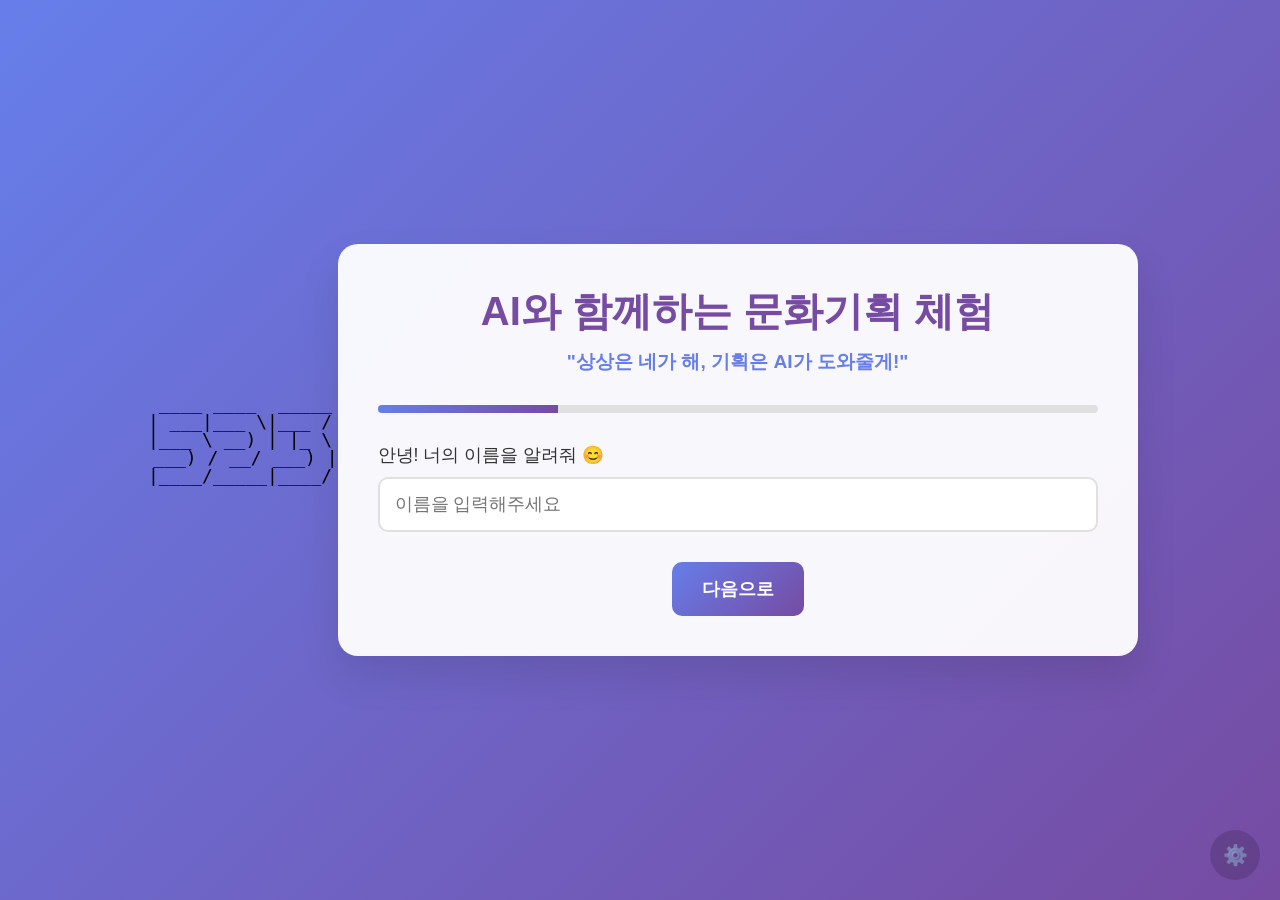
==== index.html @ 36df202c "Add cleaned index.html with ASCII art" ====
<!DOCTYPE html>
<html lang="ko">
<head>
<meta charset="UTF-8">
<meta name="viewport" content="width=device-width, initial-scale=1.0">
<title>AI와 함께하는 문화기획 체험</title>
<style>
*{margin:0;padding:0;box-sizing:border-box}
body{font-family:'Noto Sans KR',sans-serif;background:linear-gradient(135deg,#667eea 0%,#764ba2 100%);min-height:100vh;display:flex;justify-content:center;align-items:center;padding:20px}
.container{background:rgba(255,255,255,.95);border-radius:20px;box-shadow:0 20px 40px rgba(0,0,0,.1);padding:40px;max-width:800px;width:100%;animation:fadeIn .5s ease-out}
.logo{text-align:center;margin-bottom:20px}
.logo pre{font-family:monospace;font-size:18px;line-height:1}
@keyframes fadeIn{from{opacity:0;transform:translateY(20px)}to{opacity:1;transform:translateY(0)}}
.header{text-align:center;margin-bottom:30px}
.header h1{color:#764ba2;margin-bottom:10px;font-size:2.5em}
.header p{color:#667eea;font-size:1.2em;font-weight:bold}
.progress-bar{width:100%;height:8px;background:#e0e0e0;border-radius:4px;margin-bottom:30px;overflow:hidden}
.progress-fill{height:100%;background:linear-gradient(90deg,#667eea 0%,#764ba2 100%);width:25%;transition:width .3s ease}
.step-container{display:none;animation:slideIn .3s ease-out}
.step-container.active{display:block}
@keyframes slideIn{from{opacity:0;transform:translateX(20px)}to{opacity:1;transform:translateX(0)}}
.input-group{margin-bottom:20px}
.input-group label{display:block;color:#333;font-size:1.1em;margin-bottom:10px;font-weight:500}
.input-group input[type=text]{width:100%;padding:15px;border:2px solid #e0e0e0;border-radius:10px;font-size:1.1em;transition:border-color .3s}
.input-group input[type=text]:focus{outline:none;border-color:#667eea}
.theme-cards{display:grid;grid-template-columns:repeat(auto-fit,minmax(200px,1fr));gap:20px;margin-bottom:20px}
.theme-card{background:#f5f5f5;border:3px solid transparent;border-radius:15px;padding:30px;text-align:center;cursor:pointer;transition:all .3s}
.theme-card:hover{transform:translateY(-5px);box-shadow:0 10px 20px rgba(0,0,0,.1)}
.theme-card.selected{background:linear-gradient(135deg,#667eea 0%,#764ba2 100%);color:#fff;transform:scale(1.05)}
.theme-card h3{font-size:1.3em;margin-bottom:10px}
.theme-card p{font-size:.9em;opacity:.8}
.option-grid{display:grid;grid-template-columns:repeat(auto-fill,minmax(140px,1fr));gap:10px;margin-bottom:20px}
.option-item{background:#f0f0f0;border:2px solid transparent;border-radius:10px;padding:12px;text-align:center;cursor:pointer;transition:all .2s;font-size:.95em}
.option-item:hover{transform:translateY(-2px);box-shadow:0 5px 10px rgba(0,0,0,.1)}
.option-item.selected{background:#667eea;color:#fff;border-color:#764ba2}
.budget-slider{width:100%;margin:20px 0}
.budget-display{text-align:center;font-size:1.5em;color:#764ba2;font-weight:bold;margin-bottom:10px}
input[type=range]{width:100%;height:8px;background:#e0e0e0;border-radius:4px;outline:none;-webkit-appearance:none}
input[type=range]::-webkit-slider-thumb{-webkit-appearance:none;width:24px;height:24px;background:#764ba2;border-radius:50%;cursor:pointer}
input[type=range]::-moz-range-thumb{width:24px;height:24px;background:#764ba2;border-radius:50%;cursor:pointer;border:none}
.button-group{display:flex;gap:10px;justify-content:center;margin-top:30px}
.btn{padding:15px 30px;border:none;border-radius:10px;font-size:1.1em;font-weight:bold;cursor:pointer;transition:all .3s}
.btn-primary{background:linear-gradient(135deg,#667eea 0%,#764ba2 100%);color:#fff}
.btn-primary:hover{transform:translateY(-2px);box-shadow:0 10px 20px rgba(102,126,234,.3)}
.btn-secondary{background:#e0e0e0;color:#333}
.btn-secondary:hover{background:#d0d0d0}
.result-box{background:#f9f9f9;border-radius:15px;padding:30px;margin-bottom:20px;border:2px solid #e0e0e0;white-space:pre-wrap;line-height:1.8;font-size:1.05em}
.copy-button{background:#4CAF50;color:#fff;padding:12px 25px;border:none;border-radius:8px;cursor:pointer;font-size:1em;transition:all .3s}
.copy-button:hover{background:#45a049}
.copy-button.copied{background:#2196F3}
.admin-button{position:fixed;bottom:20px;right:20px;width:50px;height:50px;background:rgba(0,0,0,.3);color:#fff;border:none;border-radius:50%;cursor:pointer;font-size:20px;transition:all .3s;opacity:.5}
.admin-button:hover{opacity:1;background:rgba(0,0,0,.5)}
.modal{display:none;position:fixed;top:0;left:0;width:100%;height:100%;background:rgba(0,0,0,.5);z-index:1000;justify-content:center;align-items:center}
.modal.active{display:flex}
.modal-content{background:#fff;border-radius:20px;padding:40px;max-width:500px;width:90%;animation:modalIn .3s ease-out}
@keyframes modalIn{from{opacity:0;transform:scale(.9)}to{opacity:1;transform:scale(1)}}
.modal-header{display:flex;justify-content:space-between;align-items:center;margin-bottom:20px}
.modal-header h2{color:#333}
.close-button{background:none;border:none;font-size:24px;cursor:pointer;color:#666}
.stats{background:#f5f5f5;border-radius:10px;padding:20px;margin-bottom:20px}
.stats p{font-size:1.2em;margin:10px 0}
.stats strong{color:#764ba2}
@media (max-width:600px){.container{padding:20px}.header h1{font-size:2em}.theme-cards{grid-template-columns:1fr}.option-grid{grid-template-columns:repeat(auto-fill,minmax(100px,1fr))}.button-group{flex-direction:column}.btn{width:100%}.logo pre{font-size:14px}}
</style>
</head>
<body>
<div class="logo">
<pre>
 ____ ____  _____
| ___|___ \|___ /
|___ \ __) | |_ \
 ___) / __/ ___) |
|____/_____|____/
</pre>
</div>
<div class="container">
<div class="header">
<h1>AI와 함께하는 문화기획 체험</h1>
<p>"상상은 네가 해, 기획은 AI가 도와줄게!"</p>
</div>
<div class="progress-bar"><div class="progress-fill" id="progressFill"></div></div>
<div class="step-container active" id="step1">
<div class="input-group"><label for="userName">안녕! 너의 이름을 알려줘 😊</label>
<input type="text" id="userName" placeholder="이름을 입력해주세요"></div>
<div class="button-group"><button class="btn btn-primary" onclick="nextStep(1)">다음으로</button></div>
</div>
<div class="step-container" id="step2">
<h2 style="text-align:center;margin-bottom:30px;color:#333">어떤 문화기획을 해보고 싶어?</h2>
<div class="theme-cards">
<div class="theme-card" onclick="selectTheme('문화행사')"><h3>🎪 문화행사</h3><p>축제, 페스티벌, 이벤트</p></div>
<div class="theme-card" onclick="selectTheme('공연')"><h3>🎭 공연</h3><p>콘서트, 뮤지컬, 연극</p></div>
<div class="theme-card" onclick="selectTheme('전시')"><h3>🎨 전시</h3><p>미술전, 사진전, 체험전</p></div>
</div>
<div class="button-group"><button class="btn btn-secondary" onclick="previousStep(2)">이전으로</button><button class="btn btn-primary" onclick="nextStep(2)">다음으로</button></div>
</div>
<div class="step-container" id="step3">
<h2 style="text-align:center;margin-bottom:30px;color:#333">세부 내용을 선택해보자!</h2>
<div class="category-section"><h3 style="color:#667eea;margin-bottom:15px">📌 컨셉 (1개 선택)</h3><div class="option-grid" id="conceptOptions"></div></div>
<div class="category-section" style="margin-top:30px"><h3 style="color:#667eea;margin-bottom:15px">📍 장소 (1개 선택)</h3><div class="option-grid" id="placeOptions"></div></div>
<div class="category-section" style="margin-top:30px"><h3 style="color:#667eea;margin-bottom:15px">👥 타겟 (여러 개 선택 가능)</h3><div class="option-grid" id="targetOptions"></div></div>
<div class="category-section" style="margin-top:30px"><h3 style="color:#667eea;margin-bottom:15px">⚙️ 운영방식 (여러 개 선택 가능)</h3><div class="option-grid" id="operationOptions"></div></div>
<div class="category-section" style="margin-top:30px"><h3 style="color:#667eea;margin-bottom:15px">💰 수익모델 (여러 개 선택 가능)</h3><div class="option-grid" id="revenueOptions"></div></div>
<div class="category-section" style="margin-top:30px"><h3 style="color:#667eea;margin-bottom:15px">💵 예산</h3><div class="budget-display" id="budgetDisplay">2,500만원</div><input type="range" id="budgetSlider" min="500" max="5000" step="100" value="2500" class="budget-slider"></div>
<div class="button-group"><button class="btn btn-secondary" onclick="previousStep(3)">이전으로</button><button class="btn btn-primary" onclick="nextStep(3)">결과 보기</button></div>
</div>
<div class="step-container" id="step4">
<h2 style="text-align:center;margin-bottom:30px;color:#333">🎉 프롬프트가 완성됐어!</h2>
<div class="result-box" id="resultBox"></div>
<div style="text-align:center"><button class="copy-button" onclick="copyResult()">📋 복사하기</button></div>
<div class="button-group" style="margin-top:20px"><button class="btn btn-secondary" onclick="restart()">처음부터 다시하기</button></div>
</div>
</div>
<button class="admin-button" onclick="openAdminModal()">⚙️</button>
<div class="modal" id="adminModal">
<div class="modal-content">
<div class="modal-header"><h2>관리자 패널</h2><button class="close-button" onclick="closeAdminModal()">✕</button></div>
<div class="stats"><p><strong>총 참가자 수:</strong> <span id="totalCount">0</span>명</p><p><strong>오늘 참가자 수:</strong> <span id="todayCount">0</span>명</p></div>
<div class="button-group"><button class="btn btn-primary" onclick="downloadData()">📊 데이터 다운로드</button><button class="btn btn-secondary" onclick="resetData()">🔄 데이터 초기화</button></div>
</div>
</div>
<script>
const categories={
문화행사:{concepts:['체험형','친환경','디지털','레트로','K-문화','융합형','교육형','힐링','경쟁형','커뮤니티'],places:['야외공원','문화센터','광장','온라인','복합공간','학교','체육관','쇼핑몰','거리','도서관'],targets:['가족단위','청소년','MZ세대','전연령','어린이','시니어','외국인','대학생','직장인','예술가'],operations:['부스운영','워크샵','대회형','네트워킹','참여형','전시형','공모형','페스티벌','팝업형','투어형'],revenues:['입장료','부스임대','체험비','굿즈판매','스폰서십','크라우드펀딩','정부지원금','기부금','광고수익','콘텐츠판매']},
공연:{concepts:['콘서트','뮤지컬','연극','댄스','버스킹','마술쇼','토크쇼','코미디','퍼포먼스','국악'],places:['대극장','소극장','야외무대','클럽','온라인','카페','거리','공원','라이브하우스','복합문화공간'],targets:['청소년','대학생','직장인','마니아층','가족관객','어린이','시니어','외국인관광객','예술애호가','일반대중'],operations:['정기공연','단독공연','투어공연','참여형','게릴라공연','옴니버스','릴레이공연','콜라보공연','시즌제','상설공연'],revenues:['티켓판매','VIP석','굿즈판매','중계권','음원판매','후원금','광고협찬','대관료','부가서비스','멤버십']},
전시:{concepts:['현대미술','사진전','디지털아트','팝업전시','인터랙티브','설치미술','공예전','과학전시','역사전시','NFT전시'],places:['갤러리','미술관','백화점','카페','메타버스','폐공장','한옥','지하철역','공항','온라인플랫폼'],targets:['미술애호가','학생','관광객','SNS세대','컬렉터','일반대중','전문가','어린이','기업고객','문화예술인'],operations:['상설전시','기획전시','체험전시','작가참여','순회전시','VR전시','야외전시','공모전시','협업전시','팝업전시'],revenues:['입장료','작품판매','도록판매','교육프로그램','아트상품','대관료','NFT판매','후원금','멤버십','아트컨설팅']}
};
let currentStep=1;
let userData={name:'',theme:'',concept:'',place:'',targets:[],operations:[],revenues:[],budget:2500};
function formatNumber(num){return num.toString().replace(/\B(?=(\d{3})+(?!\d))/g,',');}
document.addEventListener('DOMContentLoaded',function(){updateProgress();loadStats();const slider=document.getElementById('budgetSlider');slider.addEventListener('input',e=>{userData.budget=parseInt(e.target.value);document.getElementById('budgetDisplay').textContent=`${formatNumber(userData.budget)}만원`;});document.addEventListener('keydown',e=>{if(e.ctrlKey&&e.shiftKey&&e.key==='A'){e.preventDefault();openAdminModal();}});document.getElementById('userName').addEventListener('keypress',e=>{if(e.key==='Enter'){nextStep(1);}});});
function updateProgress(){const progress=currentStep/4*100;document.getElementById('progressFill').style.width=`${progress}%`;}
function nextStep(step){if(step===1){const name=document.getElementById('userName').value.trim();if(!name){alert('이름을 입력해주세요!');return;}userData.name=name;}else if(step===2){if(!userData.theme){alert('주제를 선택해주세요!');return;}loadOptions();}else if(step===3){if(!validateSelections())return;generateResult();}document.getElementById(`step${step}`).classList.remove('active');currentStep=step+1;document.getElementById(`step${currentStep}`).classList.add('active');updateProgress();}
function previousStep(step){document.getElementById(`step${step}`).classList.remove('active');currentStep=step-1;document.getElementById(`step${currentStep}`).classList.add('active');updateProgress();}
function selectTheme(theme){userData.theme=theme;document.querySelectorAll('.theme-card').forEach(card=>card.classList.remove('selected'));event.target.closest('.theme-card').classList.add('selected');}
function loadOptions(){const data=categories[userData.theme];userData.concept='';userData.place='';userData.targets=[];userData.operations=[];userData.revenues=[];createOptions('conceptOptions',data.concepts,'concept',false);createOptions('placeOptions',data.places,'place',false);createOptions('targetOptions',data.targets,'targets',true);createOptions('operationOptions',data.operations,'operations',true);createOptions('revenueOptions',data.revenues,'revenues',true);}
function createOptions(id,options,key,multi){const c=document.getElementById(id);c.innerHTML='';options.forEach(opt=>{const d=document.createElement('div');d.className='option-item';d.textContent=opt;d.onclick=()=>selectOption(d,key,multi);c.appendChild(d);});}
function selectOption(el,key,multi){if(multi){el.classList.toggle('selected');if(!userData[key])userData[key]=[];if(el.classList.contains('selected')){if(!userData[key].includes(el.textContent))userData[key].push(el.textContent);}else{const i=userData[key].indexOf(el.textContent);if(i>-1)userData[key].splice(i,1);}}else{el.parentElement.querySelectorAll('.option-item').forEach(item=>item.classList.remove('selected'));el.classList.add('selected');userData[key]=el.textContent;}}
function validateSelections(){if(!userData.concept){alert('컨셉을 선택해주세요!');return false;}if(!userData.place){alert('장소를 선택해주세요!');return false;}if(!userData.targets.length){alert('타겟을 최소 1개 이상 선택해주세요!');return false;}if(!userData.operations.length){alert('운영방식을 최소 1개 이상 선택해주세요!');return false;}if(!userData.revenues.length){alert('수익모델을 최소 1개 이상 선택해주세요!');return false;}return true;}
function generateResult(){const targets=userData.targets.join(', ');const ops=userData.operations.join(', ');const rev=userData.revenues.join(', ');const result=`안녕! 나는 ${userData.name}이야.\n\n나는 ${userData.theme} 분야에서 ${userData.concept} 컨셉의 문화기획을 하고 싶어.\n\n장소는 ${userData.place}에서 하면 좋을 것 같고, ${targets}을 대상으로 진행하려고 해.\n\n운영은 ${ops} 방식으로 하면서 사람들에게 재밌는 경험을 주고 싶어.\n\n돈은 ${rev} 이런 방법들로 벌 수 있을 것 같아.\n\n예산은 대략 ${formatNumber(userData.budget)}만원 정도로 생각하고 있어.\n\n이런 내용으로 구체적인 문화기획안을 만들어줄 수 있어? 기획명이랑 상세한 프로그램 내용, 예산 계획까지 알려주면 좋겠어!`;document.getElementById('resultBox').textContent=result;saveParticipant();}
function copyResult(){const text=document.getElementById('resultBox').textContent;navigator.clipboard.writeText(text).then(()=>{const b=event.target;b.textContent='✅ 복사됨!';b.classList.add('copied');setTimeout(()=>{b.textContent='📋 복사하기';b.classList.remove('copied');},2000);}).catch(()=>{const t=document.createElement('textarea');t.value=text;document.body.appendChild(t);t.select();document.execCommand('copy');document.body.removeChild(t);const b=event.target;b.textContent='✅ 복사됨!';b.classList.add('copied');setTimeout(()=>{b.textContent='📋 복사하기';b.classList.remove('copied');},2000);});}
function restart(){currentStep=1;userData={name:'',theme:'',concept:'',place:'',targets:[],operations:[],revenues:[],budget:2500};document.getElementById('userName').value='';document.getElementById('budgetSlider').value=2500;document.getElementById('budgetDisplay').textContent='2,500만원';document.querySelectorAll('.step-container').forEach(s=>s.classList.remove('active'));document.getElementById('step1').classList.add('active');updateProgress();}
function saveParticipant(){try{const participants=JSON.parse(localStorage.getItem('culturePlanningParticipants')||'[]');const today=new Date().toISOString().split('T')[0];const p={name:userData.name,theme:userData.theme,concept:userData.concept,place:userData.place,targets:userData.targets,operations:userData.operations,revenues:userData.revenues,budget:userData.budget,timestamp:new Date().toISOString(),date:today};participants.push(p);localStorage.setItem('culturePlanningParticipants',JSON.stringify(participants));loadStats();}catch(e){}}
function loadStats(){try{const participants=JSON.parse(localStorage.getItem('culturePlanningParticipants')||'[]');const today=new Date().toISOString().split('T')[0];const total=participants.length;const todayCount=participants.filter(p=>p.date===today).length;document.getElementById('totalCount').textContent=total;document.getElementById('todayCount').textContent=todayCount;}catch(e){document.getElementById('totalCount').textContent=0;document.getElementById('todayCount').textContent=0;}}
function openAdminModal(){const pw=prompt('관리자 비밀번호를 입력하세요:');if(pw==='0604'){document.getElementById('adminModal').classList.add('active');loadStats();}else if(pw!==null){alert('비밀번호가 틀렸습니다.');}}
function closeAdminModal(){document.getElementById('adminModal').classList.remove('active');}
function downloadData(){try{const participants=JSON.parse(localStorage.getItem('culturePlanningParticipants')||'[]');if(!participants.length){alert('다운로드할 데이터가 없습니다.');return;}let csv='\uFEFF';csv+='이름,주제,컨셉,장소,타겟,운영방식,수익모델,예산(만원),날짜,시간\n';participants.forEach(p=>{const d=new Date(p.timestamp);const date=d.toLocaleDateString('ko-KR');const time=d.toLocaleTimeString('ko-KR');csv+=`"${p.name}","${p.theme}","${p.concept}","${p.place}",`;csv+=`"${p.targets.join(', ')}","${p.operations.join(', ')}",`;csv+=`"${p.revenues.join(', ')}","${p.budget}","${date}","${time}"\n`;});const blob=new Blob([csv],{type:'text/csv;charset=utf-8;'});const link=document.createElement('a');const url=URL.createObjectURL(blob);link.setAttribute('href',url);link.setAttribute('download',`문화기획체험_데이터_${new Date().toISOString().split('T')[0]}.csv`);link.style.visibility='hidden';document.body.appendChild(link);link.click();document.body.removeChild(link);}catch(e){alert('데이터 다운로드 중 오류가 발생했습니다.');}}
function resetData(){if(confirm('정말로 모든 데이터를 초기화하시겠습니까?\n이 작업은 되돌릴 수 없습니다.')){try{localStorage.removeItem('culturePlanningParticipants');loadStats();alert('데이터가 초기화되었습니다.');}catch(e){alert('데이터 초기화 중 오류가 발생했습니다.');}}}
window.onclick=e=>{const modal=document.getElementById('adminModal');if(e.target===modal){closeAdminModal();}};
</script>
</body>
</html>
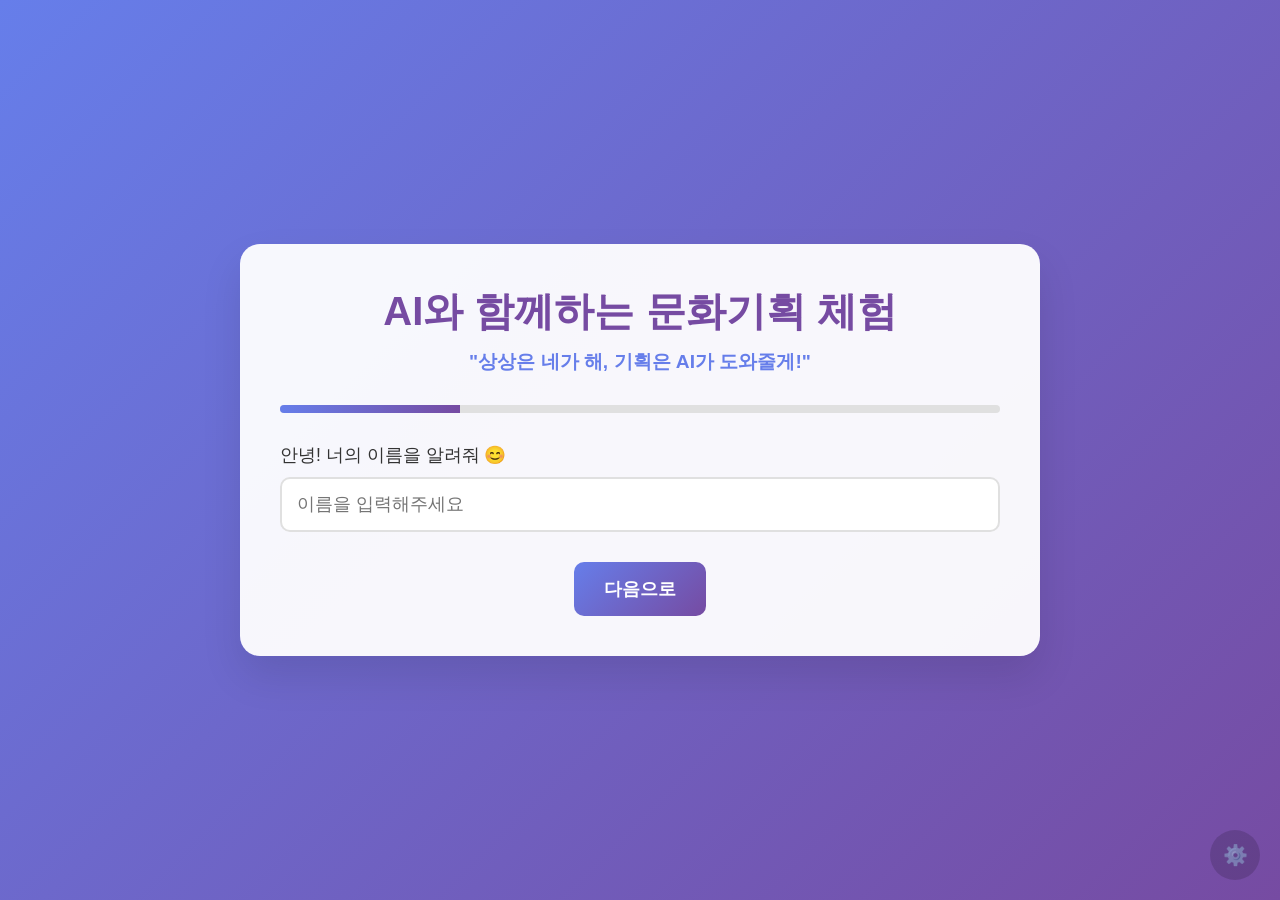
==== commit 8d10f334: "Remove logo from HTML" ====
--- a/index.html
+++ b/index.html
@@ -8,8 +8,6 @@
 *{margin:0;padding:0;box-sizing:border-box}
 body{font-family:'Noto Sans KR',sans-serif;background:linear-gradient(135deg,#667eea 0%,#764ba2 100%);min-height:100vh;display:flex;justify-content:center;align-items:center;padding:20px}
 .container{background:rgba(255,255,255,.95);border-radius:20px;box-shadow:0 20px 40px rgba(0,0,0,.1);padding:40px;max-width:800px;width:100%;animation:fadeIn .5s ease-out}
-.logo{text-align:center;margin-bottom:20px}
-.logo pre{font-family:monospace;font-size:18px;line-height:1}
 @keyframes fadeIn{from{opacity:0;transform:translateY(20px)}to{opacity:1;transform:translateY(0)}}
 .header{text-align:center;margin-bottom:30px}
 .header h1{color:#764ba2;margin-bottom:10px;font-size:2.5em}
@@ -60,19 +58,10 @@
 .stats{background:#f5f5f5;border-radius:10px;padding:20px;margin-bottom:20px}
 .stats p{font-size:1.2em;margin:10px 0}
 .stats strong{color:#764ba2}
-@media (max-width:600px){.container{padding:20px}.header h1{font-size:2em}.theme-cards{grid-template-columns:1fr}.option-grid{grid-template-columns:repeat(auto-fill,minmax(100px,1fr))}.button-group{flex-direction:column}.btn{width:100%}.logo pre{font-size:14px}}
+@media (max-width:600px){.container{padding:20px}.header h1{font-size:2em}.theme-cards{grid-template-columns:1fr}.option-grid{grid-template-columns:repeat(auto-fill,minmax(100px,1fr))}.button-group{flex-direction:column}.btn{width:100%}}
 </style>
 </head>
 <body>
-<div class="logo">
-<pre>
- ____ ____  _____
-| ___|___ \|___ /
-|___ \ __) | |_ \
- ___) / __/ ___) |
-|____/_____|____/
-</pre>
-</div>
 <div class="container">
 <div class="header">
 <h1>AI와 함께하는 문화기획 체험</h1>
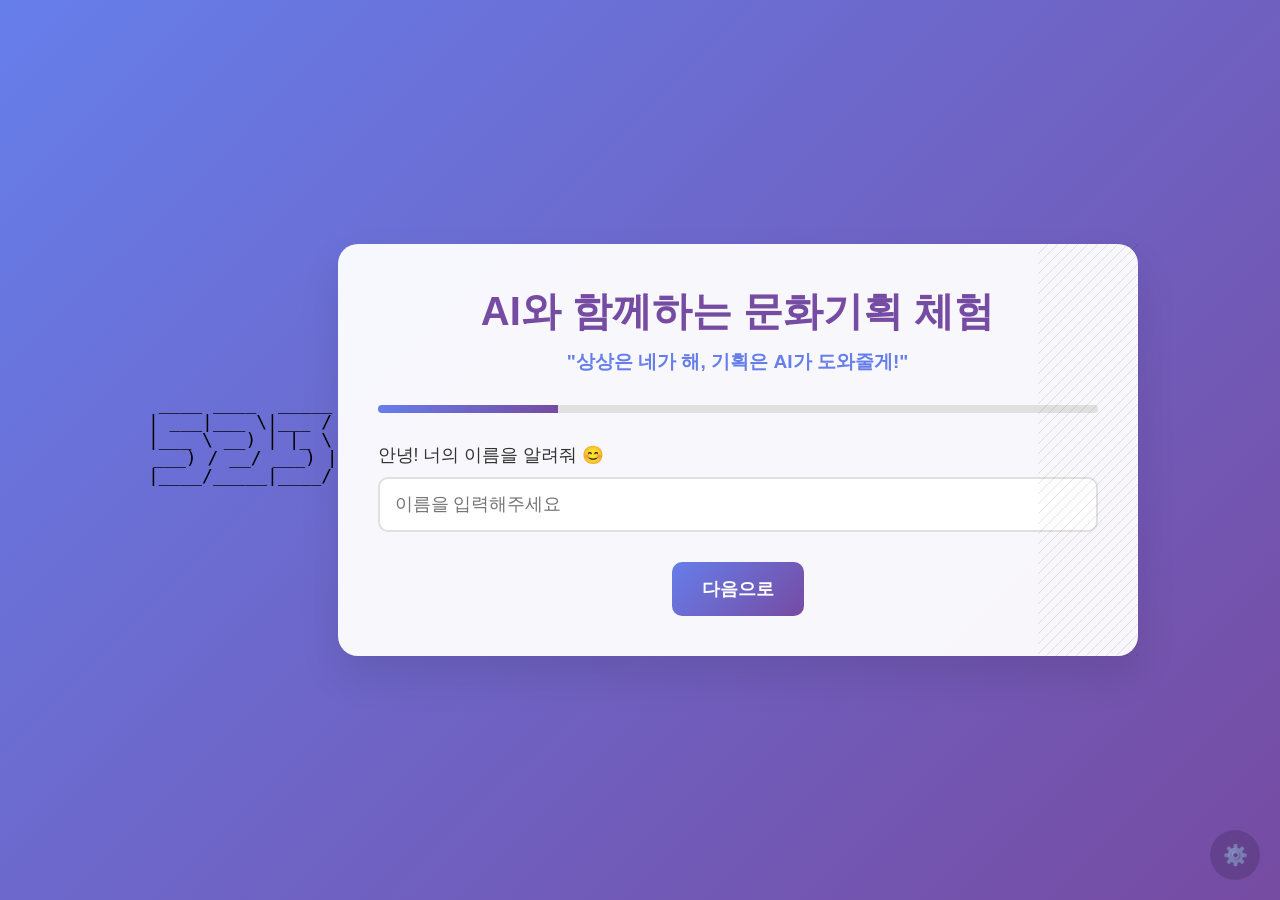
==== commit 9d7fd6b0: "Add striped overlay to container" ====
--- a/index.html
+++ b/index.html
@@ -7,7 +7,10 @@
 <style>
 *{margin:0;padding:0;box-sizing:border-box}
 body{font-family:'Noto Sans KR',sans-serif;background:linear-gradient(135deg,#667eea 0%,#764ba2 100%);min-height:100vh;display:flex;justify-content:center;align-items:center;padding:20px}
-.container{background:rgba(255,255,255,.95);border-radius:20px;box-shadow:0 20px 40px rgba(0,0,0,.1);padding:40px;max-width:800px;width:100%;animation:fadeIn .5s ease-out}
+.container{background:rgba(255,255,255,.95);border-radius:20px;box-shadow:0 20px 40px rgba(0,0,0,.1);padding:40px;max-width:800px;width:100%;animation:fadeIn .5s ease-out;position:relative}
+.container canvas{position:absolute;top:0;left:0;width:100%;height:100%;pointer-events:none}
+.logo{text-align:center;margin-bottom:20px}
+.logo pre{font-family:monospace;font-size:18px;line-height:1}
 @keyframes fadeIn{from{opacity:0;transform:translateY(20px)}to{opacity:1;transform:translateY(0)}}
 .header{text-align:center;margin-bottom:30px}
 .header h1{color:#764ba2;margin-bottom:10px;font-size:2.5em}
@@ -58,11 +61,21 @@
 .stats{background:#f5f5f5;border-radius:10px;padding:20px;margin-bottom:20px}
 .stats p{font-size:1.2em;margin:10px 0}
 .stats strong{color:#764ba2}
-@media (max-width:600px){.container{padding:20px}.header h1{font-size:2em}.theme-cards{grid-template-columns:1fr}.option-grid{grid-template-columns:repeat(auto-fill,minmax(100px,1fr))}.button-group{flex-direction:column}.btn{width:100%}}
+@media (max-width:600px){.container{padding:20px}.header h1{font-size:2em}.theme-cards{grid-template-columns:1fr}.option-grid{grid-template-columns:repeat(auto-fill,minmax(100px,1fr))}.button-group{flex-direction:column}.btn{width:100%}.logo pre{font-size:14px}}
 </style>
 </head>
 <body>
+<div class="logo">
+<pre>
+ ____ ____  _____
+| ___|___ \|___ /
+|___ \ __) | |_ \
+ ___) / __/ ___) |
+|____/_____|____/
+</pre>
+</div>
 <div class="container">
+<canvas id="stripeCanvas"></canvas>
 <div class="header">
 <h1>AI와 함께하는 문화기획 체험</h1>
 <p>"상상은 네가 해, 기획은 AI가 도와줄게!"</p>
@@ -135,6 +148,14 @@
 function downloadData(){try{const participants=JSON.parse(localStorage.getItem('culturePlanningParticipants')||'[]');if(!participants.length){alert('다운로드할 데이터가 없습니다.');return;}let csv='\uFEFF';csv+='이름,주제,컨셉,장소,타겟,운영방식,수익모델,예산(만원),날짜,시간\n';participants.forEach(p=>{const d=new Date(p.timestamp);const date=d.toLocaleDateString('ko-KR');const time=d.toLocaleTimeString('ko-KR');csv+=`"${p.name}","${p.theme}","${p.concept}","${p.place}",`;csv+=`"${p.targets.join(', ')}","${p.operations.join(', ')}",`;csv+=`"${p.revenues.join(', ')}","${p.budget}","${date}","${time}"\n`;});const blob=new Blob([csv],{type:'text/csv;charset=utf-8;'});const link=document.createElement('a');const url=URL.createObjectURL(blob);link.setAttribute('href',url);link.setAttribute('download',`문화기획체험_데이터_${new Date().toISOString().split('T')[0]}.csv`);link.style.visibility='hidden';document.body.appendChild(link);link.click();document.body.removeChild(link);}catch(e){alert('데이터 다운로드 중 오류가 발생했습니다.');}}
 function resetData(){if(confirm('정말로 모든 데이터를 초기화하시겠습니까?\n이 작업은 되돌릴 수 없습니다.')){try{localStorage.removeItem('culturePlanningParticipants');loadStats();alert('데이터가 초기화되었습니다.');}catch(e){alert('데이터 초기화 중 오류가 발생했습니다.');}}}
 window.onclick=e=>{const modal=document.getElementById('adminModal');if(e.target===modal){closeAdminModal();}};
+
+// diagonal stripe decoration
+const stripeCanvas=document.getElementById('stripeCanvas');
+const stripeCtx=stripeCanvas.getContext('2d');
+function resizeStripe(){const rect=stripeCanvas.parentElement.getBoundingClientRect();stripeCanvas.width=rect.width;stripeCanvas.height=rect.height;}
+function drawStripes(){resizeStripe();const areaW=100;const step=10;stripeCtx.clearRect(0,0,stripeCanvas.width,stripeCanvas.height);stripeCtx.save();stripeCtx.beginPath();stripeCtx.rect(stripeCanvas.width-areaW,0,areaW,stripeCanvas.height);stripeCtx.clip();stripeCtx.strokeStyle='rgba(0,0,0,0.1)';for(let x=stripeCanvas.width-areaW;x<stripeCanvas.width+stripeCanvas.height;x+=step){stripeCtx.beginPath();stripeCtx.moveTo(x,0);stripeCtx.lineTo(x-stripeCanvas.height,stripeCanvas.height);stripeCtx.stroke();}stripeCtx.restore();}
+window.addEventListener('resize',drawStripes);
+document.addEventListener('DOMContentLoaded',drawStripes);
 </script>
 </body>
 </html>
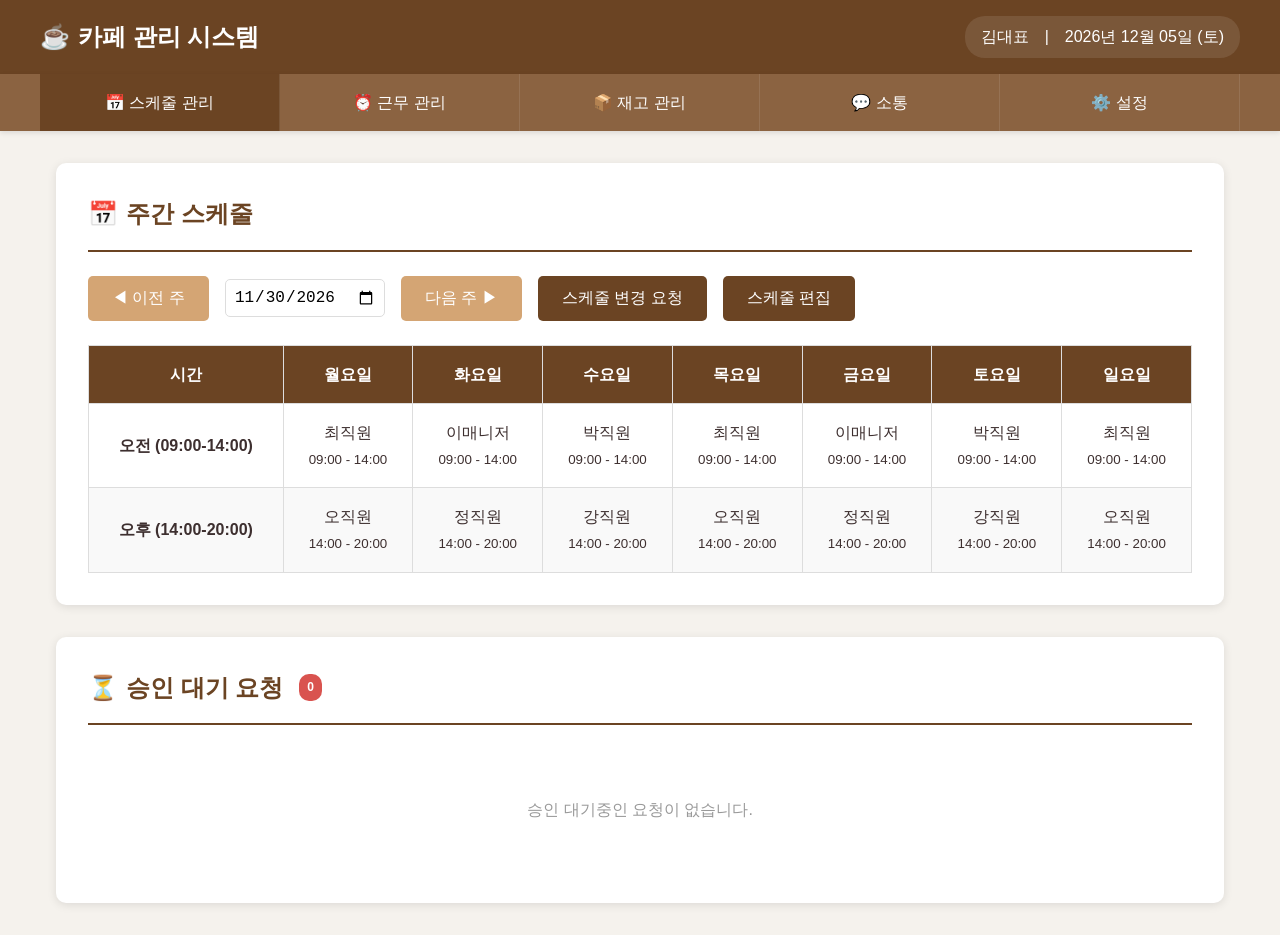
==== commit 8c3274b9: "Replace index with cafe management system" ====
--- a/index.html
+++ b/index.html
@@ -1,161 +1,1464 @@
 <!DOCTYPE html>
 <html lang="ko">
 <head>
-<meta charset="UTF-8">
-<meta name="viewport" content="width=device-width, initial-scale=1.0">
-<title>AI와 함께하는 문화기획 체험</title>
-<style>
-*{margin:0;padding:0;box-sizing:border-box}
-body{font-family:'Noto Sans KR',sans-serif;background:linear-gradient(135deg,#667eea 0%,#764ba2 100%);min-height:100vh;display:flex;justify-content:center;align-items:center;padding:20px}
-.container{background:rgba(255,255,255,.95);border-radius:20px;box-shadow:0 20px 40px rgba(0,0,0,.1);padding:40px;max-width:800px;width:100%;animation:fadeIn .5s ease-out;position:relative}
-.container canvas{position:absolute;top:0;left:0;width:100%;height:100%;pointer-events:none}
-.logo{text-align:center;margin-bottom:20px}
-.logo pre{font-family:monospace;font-size:18px;line-height:1}
-@keyframes fadeIn{from{opacity:0;transform:translateY(20px)}to{opacity:1;transform:translateY(0)}}
-.header{text-align:center;margin-bottom:30px}
-.header h1{color:#764ba2;margin-bottom:10px;font-size:2.5em}
-.header p{color:#667eea;font-size:1.2em;font-weight:bold}
-.progress-bar{width:100%;height:8px;background:#e0e0e0;border-radius:4px;margin-bottom:30px;overflow:hidden}
-.progress-fill{height:100%;background:linear-gradient(90deg,#667eea 0%,#764ba2 100%);width:25%;transition:width .3s ease}
-.step-container{display:none;animation:slideIn .3s ease-out}
-.step-container.active{display:block}
-@keyframes slideIn{from{opacity:0;transform:translateX(20px)}to{opacity:1;transform:translateX(0)}}
-.input-group{margin-bottom:20px}
-.input-group label{display:block;color:#333;font-size:1.1em;margin-bottom:10px;font-weight:500}
-.input-group input[type=text]{width:100%;padding:15px;border:2px solid #e0e0e0;border-radius:10px;font-size:1.1em;transition:border-color .3s}
-.input-group input[type=text]:focus{outline:none;border-color:#667eea}
-.theme-cards{display:grid;grid-template-columns:repeat(auto-fit,minmax(200px,1fr));gap:20px;margin-bottom:20px}
-.theme-card{background:#f5f5f5;border:3px solid transparent;border-radius:15px;padding:30px;text-align:center;cursor:pointer;transition:all .3s}
-.theme-card:hover{transform:translateY(-5px);box-shadow:0 10px 20px rgba(0,0,0,.1)}
-.theme-card.selected{background:linear-gradient(135deg,#667eea 0%,#764ba2 100%);color:#fff;transform:scale(1.05)}
-.theme-card h3{font-size:1.3em;margin-bottom:10px}
-.theme-card p{font-size:.9em;opacity:.8}
-.option-grid{display:grid;grid-template-columns:repeat(auto-fill,minmax(140px,1fr));gap:10px;margin-bottom:20px}
-.option-item{background:#f0f0f0;border:2px solid transparent;border-radius:10px;padding:12px;text-align:center;cursor:pointer;transition:all .2s;font-size:.95em}
-.option-item:hover{transform:translateY(-2px);box-shadow:0 5px 10px rgba(0,0,0,.1)}
-.option-item.selected{background:#667eea;color:#fff;border-color:#764ba2}
-.budget-slider{width:100%;margin:20px 0}
-.budget-display{text-align:center;font-size:1.5em;color:#764ba2;font-weight:bold;margin-bottom:10px}
-input[type=range]{width:100%;height:8px;background:#e0e0e0;border-radius:4px;outline:none;-webkit-appearance:none}
-input[type=range]::-webkit-slider-thumb{-webkit-appearance:none;width:24px;height:24px;background:#764ba2;border-radius:50%;cursor:pointer}
-input[type=range]::-moz-range-thumb{width:24px;height:24px;background:#764ba2;border-radius:50%;cursor:pointer;border:none}
-.button-group{display:flex;gap:10px;justify-content:center;margin-top:30px}
-.btn{padding:15px 30px;border:none;border-radius:10px;font-size:1.1em;font-weight:bold;cursor:pointer;transition:all .3s}
-.btn-primary{background:linear-gradient(135deg,#667eea 0%,#764ba2 100%);color:#fff}
-.btn-primary:hover{transform:translateY(-2px);box-shadow:0 10px 20px rgba(102,126,234,.3)}
-.btn-secondary{background:#e0e0e0;color:#333}
-.btn-secondary:hover{background:#d0d0d0}
-.result-box{background:#f9f9f9;border-radius:15px;padding:30px;margin-bottom:20px;border:2px solid #e0e0e0;white-space:pre-wrap;line-height:1.8;font-size:1.05em}
-.copy-button{background:#4CAF50;color:#fff;padding:12px 25px;border:none;border-radius:8px;cursor:pointer;font-size:1em;transition:all .3s}
-.copy-button:hover{background:#45a049}
-.copy-button.copied{background:#2196F3}
-.admin-button{position:fixed;bottom:20px;right:20px;width:50px;height:50px;background:rgba(0,0,0,.3);color:#fff;border:none;border-radius:50%;cursor:pointer;font-size:20px;transition:all .3s;opacity:.5}
-.admin-button:hover{opacity:1;background:rgba(0,0,0,.5)}
-.modal{display:none;position:fixed;top:0;left:0;width:100%;height:100%;background:rgba(0,0,0,.5);z-index:1000;justify-content:center;align-items:center}
-.modal.active{display:flex}
-.modal-content{background:#fff;border-radius:20px;padding:40px;max-width:500px;width:90%;animation:modalIn .3s ease-out}
-@keyframes modalIn{from{opacity:0;transform:scale(.9)}to{opacity:1;transform:scale(1)}}
-.modal-header{display:flex;justify-content:space-between;align-items:center;margin-bottom:20px}
-.modal-header h2{color:#333}
-.close-button{background:none;border:none;font-size:24px;cursor:pointer;color:#666}
-.stats{background:#f5f5f5;border-radius:10px;padding:20px;margin-bottom:20px}
-.stats p{font-size:1.2em;margin:10px 0}
-.stats strong{color:#764ba2}
-@media (max-width:600px){.container{padding:20px}.header h1{font-size:2em}.theme-cards{grid-template-columns:1fr}.option-grid{grid-template-columns:repeat(auto-fill,minmax(100px,1fr))}.button-group{flex-direction:column}.btn{width:100%}.logo pre{font-size:14px}}
-</style>
+    <meta charset="UTF-8">
+    <meta name="viewport" content="width=device-width, initial-scale=1.0">
+    <title>카페 관리 시스템</title>
+    <style>
+        /* 전역 스타일 */
+        * {
+            margin: 0;
+            padding: 0;
+            box-sizing: border-box;
+        }
+
+        body {
+            font-family: 'Noto Sans KR', -apple-system, sans-serif;
+            background-color: #f5f2ed;
+            color: #3d2f2f;
+            line-height: 1.6;
+        }
+
+        /* 헤더 스타일 */
+        .header {
+            background-color: #6b4423;
+            color: white;
+            padding: 1rem;
+            box-shadow: 0 2px 5px rgba(0,0,0,0.1);
+        }
+
+        .header-content {
+            max-width: 1200px;
+            margin: 0 auto;
+            display: flex;
+            justify-content: space-between;
+            align-items: center;
+            flex-wrap: wrap;
+        }
+
+        .logo {
+            font-size: 1.5rem;
+            font-weight: bold;
+            display: flex;
+            align-items: center;
+            gap: 0.5rem;
+        }
+
+        .user-info {
+            display: flex;
+            align-items: center;
+            gap: 1rem;
+            background-color: rgba(255,255,255,0.1);
+            padding: 0.5rem 1rem;
+            border-radius: 20px;
+        }
+
+        /* 네비게이션 */
+        .nav {
+            background-color: #8b6341;
+            padding: 0;
+            box-shadow: 0 2px 5px rgba(0,0,0,0.1);
+            position: sticky;
+            top: 0;
+            z-index: 100;
+        }
+
+        .nav-list {
+            max-width: 1200px;
+            margin: 0 auto;
+            display: flex;
+            list-style: none;
+            gap: 0;
+        }
+
+        .nav-item {
+            flex: 1;
+            text-align: center;
+        }
+
+        .nav-link {
+            display: block;
+            padding: 1rem;
+            color: white;
+            text-decoration: none;
+            transition: background-color 0.3s;
+            border-right: 1px solid rgba(255,255,255,0.1);
+        }
+
+        .nav-link:hover, .nav-link.active {
+            background-color: #6b4423;
+        }
+
+        /* 메인 컨테이너 */
+        .container {
+            max-width: 1200px;
+            margin: 2rem auto;
+            padding: 0 1rem;
+        }
+
+        /* 카드 스타일 */
+        .card {
+            background-color: white;
+            border-radius: 10px;
+            padding: 2rem;
+            box-shadow: 0 2px 10px rgba(0,0,0,0.1);
+            margin-bottom: 2rem;
+        }
+
+        .card-header {
+            border-bottom: 2px solid #6b4423;
+            padding-bottom: 1rem;
+            margin-bottom: 1.5rem;
+        }
+
+        .card-title {
+            font-size: 1.5rem;
+            color: #6b4423;
+            display: flex;
+            align-items: center;
+            gap: 0.5rem;
+        }
+
+        /* 버튼 스타일 */
+        .btn {
+            padding: 0.75rem 1.5rem;
+            border: none;
+            border-radius: 5px;
+            cursor: pointer;
+            font-size: 1rem;
+            transition: all 0.3s;
+            text-decoration: none;
+            display: inline-block;
+        }
+
+        .btn-primary {
+            background-color: #6b4423;
+            color: white;
+        }
+
+        .btn-primary:hover {
+            background-color: #543519;
+        }
+
+        .btn-secondary {
+            background-color: #d4a574;
+            color: white;
+        }
+
+        .btn-secondary:hover {
+            background-color: #b8935f;
+        }
+
+        .btn-success {
+            background-color: #5cb85c;
+            color: white;
+        }
+
+        .btn-danger {
+            background-color: #d9534f;
+            color: white;
+        }
+
+        /* 스케줄 테이블 */
+        .schedule-container {
+            overflow-x: auto;
+        }
+
+        .schedule-table {
+            width: 100%;
+            border-collapse: collapse;
+            background-color: white;
+        }
+
+        .schedule-table th,
+        .schedule-table td {
+            padding: 1rem;
+            text-align: center;
+            border: 1px solid #ddd;
+        }
+
+        .schedule-table th {
+            background-color: #6b4423;
+            color: white;
+            font-weight: bold;
+            position: sticky;
+            top: 0;
+        }
+
+        .schedule-table tr:nth-child(even) {
+            background-color: #f9f9f9;
+        }
+
+        .schedule-table tr:hover {
+            background-color: #f5f2ed;
+        }
+
+        /* 날짜 선택기 */
+        .date-controls {
+            display: flex;
+            align-items: center;
+            gap: 1rem;
+            margin-bottom: 1.5rem;
+            flex-wrap: wrap;
+        }
+
+        .date-input {
+            padding: 0.5rem;
+            border: 1px solid #ddd;
+            border-radius: 5px;
+            font-size: 1rem;
+        }
+
+        /* 모달 스타일 */
+        .modal {
+            display: none;
+            position: fixed;
+            top: 0;
+            left: 0;
+            width: 100%;
+            height: 100%;
+            background-color: rgba(0,0,0,0.5);
+            z-index: 1000;
+        }
+
+        .modal-content {
+            background-color: white;
+            border-radius: 10px;
+            padding: 2rem;
+            position: absolute;
+            top: 50%;
+            left: 50%;
+            transform: translate(-50%, -50%);
+            width: 90%;
+            max-width: 500px;
+            max-height: 80vh;
+            overflow-y: auto;
+        }
+
+        .modal-header {
+            display: flex;
+            justify-content: space-between;
+            align-items: center;
+            margin-bottom: 1.5rem;
+        }
+
+        .modal-close {
+            background: none;
+            border: none;
+            font-size: 1.5rem;
+            cursor: pointer;
+            color: #999;
+        }
+
+        /* 폼 스타일 */
+        .form-group {
+            margin-bottom: 1.5rem;
+        }
+
+        .form-label {
+            display: block;
+            margin-bottom: 0.5rem;
+            font-weight: bold;
+            color: #6b4423;
+        }
+
+        .form-control {
+            width: 100%;
+            padding: 0.75rem;
+            border: 1px solid #ddd;
+            border-radius: 5px;
+            font-size: 1rem;
+        }
+
+        .form-control:focus {
+            outline: none;
+            border-color: #6b4423;
+        }
+
+        textarea.form-control {
+            resize: vertical;
+            min-height: 100px;
+        }
+
+        /* 알림 배지 */
+        .badge {
+            background-color: #d9534f;
+            color: white;
+            padding: 0.25rem 0.5rem;
+            border-radius: 10px;
+            font-size: 0.75rem;
+            margin-left: 0.5rem;
+        }
+
+        /* 반응형 디자인 */
+        @media (max-width: 768px) {
+            .header-content {
+                flex-direction: column;
+                gap: 1rem;
+            }
+
+            .nav-list {
+                flex-wrap: wrap;
+            }
+
+            .nav-item {
+                flex: 1 1 50%;
+            }
+
+            .card {
+                padding: 1rem;
+            }
+
+            .schedule-table {
+                font-size: 0.9rem;
+            }
+
+            .schedule-table th,
+            .schedule-table td {
+                padding: 0.5rem;
+            }
+        }
+
+        /* 로딩 스피너 */
+        .loading {
+            display: inline-block;
+            width: 20px;
+            height: 20px;
+            border: 3px solid #f3f3f3;
+            border-top: 3px solid #6b4423;
+            border-radius: 50%;
+            animation: spin 1s linear infinite;
+        }
+
+        @keyframes spin {
+            0% { transform: rotate(0deg); }
+            100% { transform: rotate(360deg); }
+        }
+
+        /* 상태 표시 */
+        .status {
+            padding: 0.25rem 0.75rem;
+            border-radius: 15px;
+            font-size: 0.875rem;
+            font-weight: bold;
+        }
+
+        .status-pending {
+            background-color: #f0ad4e;
+            color: white;
+        }
+
+        .status-approved {
+            background-color: #5cb85c;
+            color: white;
+        }
+
+        .status-rejected {
+            background-color: #d9534f;
+            color: white;
+        }
+
+        /* 빈 상태 메시지 */
+        .empty-state {
+            text-align: center;
+            padding: 3rem;
+            color: #999;
+        }
+
+        .empty-state-icon {
+            font-size: 3rem;
+            margin-bottom: 1rem;
+        }
+    </style>
 </head>
 <body>
-<div class="logo">
-<pre>
- ____ ____  _____
-| ___|___ \|___ /
-|___ \ __) | |_ \
- ___) / __/ ___) |
-|____/_____|____/
-</pre>
-</div>
-<div class="container">
-<canvas id="stripeCanvas"></canvas>
-<div class="header">
-<h1>AI와 함께하는 문화기획 체험</h1>
-<p>"상상은 네가 해, 기획은 AI가 도와줄게!"</p>
-</div>
-<div class="progress-bar"><div class="progress-fill" id="progressFill"></div></div>
-<div class="step-container active" id="step1">
-<div class="input-group"><label for="userName">안녕! 너의 이름을 알려줘 😊</label>
-<input type="text" id="userName" placeholder="이름을 입력해주세요"></div>
-<div class="button-group"><button class="btn btn-primary" onclick="nextStep(1)">다음으로</button></div>
-</div>
-<div class="step-container" id="step2">
-<h2 style="text-align:center;margin-bottom:30px;color:#333">어떤 문화기획을 해보고 싶어?</h2>
-<div class="theme-cards">
-<div class="theme-card" onclick="selectTheme('문화행사')"><h3>🎪 문화행사</h3><p>축제, 페스티벌, 이벤트</p></div>
-<div class="theme-card" onclick="selectTheme('공연')"><h3>🎭 공연</h3><p>콘서트, 뮤지컬, 연극</p></div>
-<div class="theme-card" onclick="selectTheme('전시')"><h3>🎨 전시</h3><p>미술전, 사진전, 체험전</p></div>
-</div>
-<div class="button-group"><button class="btn btn-secondary" onclick="previousStep(2)">이전으로</button><button class="btn btn-primary" onclick="nextStep(2)">다음으로</button></div>
-</div>
-<div class="step-container" id="step3">
-<h2 style="text-align:center;margin-bottom:30px;color:#333">세부 내용을 선택해보자!</h2>
-<div class="category-section"><h3 style="color:#667eea;margin-bottom:15px">📌 컨셉 (1개 선택)</h3><div class="option-grid" id="conceptOptions"></div></div>
-<div class="category-section" style="margin-top:30px"><h3 style="color:#667eea;margin-bottom:15px">📍 장소 (1개 선택)</h3><div class="option-grid" id="placeOptions"></div></div>
-<div class="category-section" style="margin-top:30px"><h3 style="color:#667eea;margin-bottom:15px">👥 타겟 (여러 개 선택 가능)</h3><div class="option-grid" id="targetOptions"></div></div>
-<div class="category-section" style="margin-top:30px"><h3 style="color:#667eea;margin-bottom:15px">⚙️ 운영방식 (여러 개 선택 가능)</h3><div class="option-grid" id="operationOptions"></div></div>
-<div class="category-section" style="margin-top:30px"><h3 style="color:#667eea;margin-bottom:15px">💰 수익모델 (여러 개 선택 가능)</h3><div class="option-grid" id="revenueOptions"></div></div>
-<div class="category-section" style="margin-top:30px"><h3 style="color:#667eea;margin-bottom:15px">💵 예산</h3><div class="budget-display" id="budgetDisplay">2,500만원</div><input type="range" id="budgetSlider" min="500" max="5000" step="100" value="2500" class="budget-slider"></div>
-<div class="button-group"><button class="btn btn-secondary" onclick="previousStep(3)">이전으로</button><button class="btn btn-primary" onclick="nextStep(3)">결과 보기</button></div>
-</div>
-<div class="step-container" id="step4">
-<h2 style="text-align:center;margin-bottom:30px;color:#333">🎉 프롬프트가 완성됐어!</h2>
-<div class="result-box" id="resultBox"></div>
-<div style="text-align:center"><button class="copy-button" onclick="copyResult()">📋 복사하기</button></div>
-<div class="button-group" style="margin-top:20px"><button class="btn btn-secondary" onclick="restart()">처음부터 다시하기</button></div>
-</div>
-</div>
-<button class="admin-button" onclick="openAdminModal()">⚙️</button>
-<div class="modal" id="adminModal">
-<div class="modal-content">
-<div class="modal-header"><h2>관리자 패널</h2><button class="close-button" onclick="closeAdminModal()">✕</button></div>
-<div class="stats"><p><strong>총 참가자 수:</strong> <span id="totalCount">0</span>명</p><p><strong>오늘 참가자 수:</strong> <span id="todayCount">0</span>명</p></div>
-<div class="button-group"><button class="btn btn-primary" onclick="downloadData()">📊 데이터 다운로드</button><button class="btn btn-secondary" onclick="resetData()">🔄 데이터 초기화</button></div>
-</div>
-</div>
-<script>
-const categories={
-문화행사:{concepts:['체험형','친환경','디지털','레트로','K-문화','융합형','교육형','힐링','경쟁형','커뮤니티'],places:['야외공원','문화센터','광장','온라인','복합공간','학교','체육관','쇼핑몰','거리','도서관'],targets:['가족단위','청소년','MZ세대','전연령','어린이','시니어','외국인','대학생','직장인','예술가'],operations:['부스운영','워크샵','대회형','네트워킹','참여형','전시형','공모형','페스티벌','팝업형','투어형'],revenues:['입장료','부스임대','체험비','굿즈판매','스폰서십','크라우드펀딩','정부지원금','기부금','광고수익','콘텐츠판매']},
-공연:{concepts:['콘서트','뮤지컬','연극','댄스','버스킹','마술쇼','토크쇼','코미디','퍼포먼스','국악'],places:['대극장','소극장','야외무대','클럽','온라인','카페','거리','공원','라이브하우스','복합문화공간'],targets:['청소년','대학생','직장인','마니아층','가족관객','어린이','시니어','외국인관광객','예술애호가','일반대중'],operations:['정기공연','단독공연','투어공연','참여형','게릴라공연','옴니버스','릴레이공연','콜라보공연','시즌제','상설공연'],revenues:['티켓판매','VIP석','굿즈판매','중계권','음원판매','후원금','광고협찬','대관료','부가서비스','멤버십']},
-전시:{concepts:['현대미술','사진전','디지털아트','팝업전시','인터랙티브','설치미술','공예전','과학전시','역사전시','NFT전시'],places:['갤러리','미술관','백화점','카페','메타버스','폐공장','한옥','지하철역','공항','온라인플랫폼'],targets:['미술애호가','학생','관광객','SNS세대','컬렉터','일반대중','전문가','어린이','기업고객','문화예술인'],operations:['상설전시','기획전시','체험전시','작가참여','순회전시','VR전시','야외전시','공모전시','협업전시','팝업전시'],revenues:['입장료','작품판매','도록판매','교육프로그램','아트상품','대관료','NFT판매','후원금','멤버십','아트컨설팅']}
-};
-let currentStep=1;
-let userData={name:'',theme:'',concept:'',place:'',targets:[],operations:[],revenues:[],budget:2500};
-function formatNumber(num){return num.toString().replace(/\B(?=(\d{3})+(?!\d))/g,',');}
-document.addEventListener('DOMContentLoaded',function(){updateProgress();loadStats();const slider=document.getElementById('budgetSlider');slider.addEventListener('input',e=>{userData.budget=parseInt(e.target.value);document.getElementById('budgetDisplay').textContent=`${formatNumber(userData.budget)}만원`;});document.addEventListener('keydown',e=>{if(e.ctrlKey&&e.shiftKey&&e.key==='A'){e.preventDefault();openAdminModal();}});document.getElementById('userName').addEventListener('keypress',e=>{if(e.key==='Enter'){nextStep(1);}});});
-function updateProgress(){const progress=currentStep/4*100;document.getElementById('progressFill').style.width=`${progress}%`;}
-function nextStep(step){if(step===1){const name=document.getElementById('userName').value.trim();if(!name){alert('이름을 입력해주세요!');return;}userData.name=name;}else if(step===2){if(!userData.theme){alert('주제를 선택해주세요!');return;}loadOptions();}else if(step===3){if(!validateSelections())return;generateResult();}document.getElementById(`step${step}`).classList.remove('active');currentStep=step+1;document.getElementById(`step${currentStep}`).classList.add('active');updateProgress();}
-function previousStep(step){document.getElementById(`step${step}`).classList.remove('active');currentStep=step-1;document.getElementById(`step${currentStep}`).classList.add('active');updateProgress();}
-function selectTheme(theme){userData.theme=theme;document.querySelectorAll('.theme-card').forEach(card=>card.classList.remove('selected'));event.target.closest('.theme-card').classList.add('selected');}
-function loadOptions(){const data=categories[userData.theme];userData.concept='';userData.place='';userData.targets=[];userData.operations=[];userData.revenues=[];createOptions('conceptOptions',data.concepts,'concept',false);createOptions('placeOptions',data.places,'place',false);createOptions('targetOptions',data.targets,'targets',true);createOptions('operationOptions',data.operations,'operations',true);createOptions('revenueOptions',data.revenues,'revenues',true);}
-function createOptions(id,options,key,multi){const c=document.getElementById(id);c.innerHTML='';options.forEach(opt=>{const d=document.createElement('div');d.className='option-item';d.textContent=opt;d.onclick=()=>selectOption(d,key,multi);c.appendChild(d);});}
-function selectOption(el,key,multi){if(multi){el.classList.toggle('selected');if(!userData[key])userData[key]=[];if(el.classList.contains('selected')){if(!userData[key].includes(el.textContent))userData[key].push(el.textContent);}else{const i=userData[key].indexOf(el.textContent);if(i>-1)userData[key].splice(i,1);}}else{el.parentElement.querySelectorAll('.option-item').forEach(item=>item.classList.remove('selected'));el.classList.add('selected');userData[key]=el.textContent;}}
-function validateSelections(){if(!userData.concept){alert('컨셉을 선택해주세요!');return false;}if(!userData.place){alert('장소를 선택해주세요!');return false;}if(!userData.targets.length){alert('타겟을 최소 1개 이상 선택해주세요!');return false;}if(!userData.operations.length){alert('운영방식을 최소 1개 이상 선택해주세요!');return false;}if(!userData.revenues.length){alert('수익모델을 최소 1개 이상 선택해주세요!');return false;}return true;}
-function generateResult(){const targets=userData.targets.join(', ');const ops=userData.operations.join(', ');const rev=userData.revenues.join(', ');const result=`안녕! 나는 ${userData.name}이야.\n\n나는 ${userData.theme} 분야에서 ${userData.concept} 컨셉의 문화기획을 하고 싶어.\n\n장소는 ${userData.place}에서 하면 좋을 것 같고, ${targets}을 대상으로 진행하려고 해.\n\n운영은 ${ops} 방식으로 하면서 사람들에게 재밌는 경험을 주고 싶어.\n\n돈은 ${rev} 이런 방법들로 벌 수 있을 것 같아.\n\n예산은 대략 ${formatNumber(userData.budget)}만원 정도로 생각하고 있어.\n\n이런 내용으로 구체적인 문화기획안을 만들어줄 수 있어? 기획명이랑 상세한 프로그램 내용, 예산 계획까지 알려주면 좋겠어!`;document.getElementById('resultBox').textContent=result;saveParticipant();}
-function copyResult(){const text=document.getElementById('resultBox').textContent;navigator.clipboard.writeText(text).then(()=>{const b=event.target;b.textContent='✅ 복사됨!';b.classList.add('copied');setTimeout(()=>{b.textContent='📋 복사하기';b.classList.remove('copied');},2000);}).catch(()=>{const t=document.createElement('textarea');t.value=text;document.body.appendChild(t);t.select();document.execCommand('copy');document.body.removeChild(t);const b=event.target;b.textContent='✅ 복사됨!';b.classList.add('copied');setTimeout(()=>{b.textContent='📋 복사하기';b.classList.remove('copied');},2000);});}
-function restart(){currentStep=1;userData={name:'',theme:'',concept:'',place:'',targets:[],operations:[],revenues:[],budget:2500};document.getElementById('userName').value='';document.getElementById('budgetSlider').value=2500;document.getElementById('budgetDisplay').textContent='2,500만원';document.querySelectorAll('.step-container').forEach(s=>s.classList.remove('active'));document.getElementById('step1').classList.add('active');updateProgress();}
-function saveParticipant(){try{const participants=JSON.parse(localStorage.getItem('culturePlanningParticipants')||'[]');const today=new Date().toISOString().split('T')[0];const p={name:userData.name,theme:userData.theme,concept:userData.concept,place:userData.place,targets:userData.targets,operations:userData.operations,revenues:userData.revenues,budget:userData.budget,timestamp:new Date().toISOString(),date:today};participants.push(p);localStorage.setItem('culturePlanningParticipants',JSON.stringify(participants));loadStats();}catch(e){}}
-function loadStats(){try{const participants=JSON.parse(localStorage.getItem('culturePlanningParticipants')||'[]');const today=new Date().toISOString().split('T')[0];const total=participants.length;const todayCount=participants.filter(p=>p.date===today).length;document.getElementById('totalCount').textContent=total;document.getElementById('todayCount').textContent=todayCount;}catch(e){document.getElementById('totalCount').textContent=0;document.getElementById('todayCount').textContent=0;}}
-function openAdminModal(){const pw=prompt('관리자 비밀번호를 입력하세요:');if(pw==='0604'){document.getElementById('adminModal').classList.add('active');loadStats();}else if(pw!==null){alert('비밀번호가 틀렸습니다.');}}
-function closeAdminModal(){document.getElementById('adminModal').classList.remove('active');}
-function downloadData(){try{const participants=JSON.parse(localStorage.getItem('culturePlanningParticipants')||'[]');if(!participants.length){alert('다운로드할 데이터가 없습니다.');return;}let csv='\uFEFF';csv+='이름,주제,컨셉,장소,타겟,운영방식,수익모델,예산(만원),날짜,시간\n';participants.forEach(p=>{const d=new Date(p.timestamp);const date=d.toLocaleDateString('ko-KR');const time=d.toLocaleTimeString('ko-KR');csv+=`"${p.name}","${p.theme}","${p.concept}","${p.place}",`;csv+=`"${p.targets.join(', ')}","${p.operations.join(', ')}",`;csv+=`"${p.revenues.join(', ')}","${p.budget}","${date}","${time}"\n`;});const blob=new Blob([csv],{type:'text/csv;charset=utf-8;'});const link=document.createElement('a');const url=URL.createObjectURL(blob);link.setAttribute('href',url);link.setAttribute('download',`문화기획체험_데이터_${new Date().toISOString().split('T')[0]}.csv`);link.style.visibility='hidden';document.body.appendChild(link);link.click();document.body.removeChild(link);}catch(e){alert('데이터 다운로드 중 오류가 발생했습니다.');}}
-function resetData(){if(confirm('정말로 모든 데이터를 초기화하시겠습니까?\n이 작업은 되돌릴 수 없습니다.')){try{localStorage.removeItem('culturePlanningParticipants');loadStats();alert('데이터가 초기화되었습니다.');}catch(e){alert('데이터 초기화 중 오류가 발생했습니다.');}}}
-window.onclick=e=>{const modal=document.getElementById('adminModal');if(e.target===modal){closeAdminModal();}};
-
-// diagonal stripe decoration
-const stripeCanvas=document.getElementById('stripeCanvas');
-const stripeCtx=stripeCanvas.getContext('2d');
-function resizeStripe(){const rect=stripeCanvas.parentElement.getBoundingClientRect();stripeCanvas.width=rect.width;stripeCanvas.height=rect.height;}
-function drawStripes(){resizeStripe();const areaW=100;const step=10;stripeCtx.clearRect(0,0,stripeCanvas.width,stripeCanvas.height);stripeCtx.save();stripeCtx.beginPath();stripeCtx.rect(stripeCanvas.width-areaW,0,areaW,stripeCanvas.height);stripeCtx.clip();stripeCtx.strokeStyle='rgba(0,0,0,0.1)';for(let x=stripeCanvas.width-areaW;x<stripeCanvas.width+stripeCanvas.height;x+=step){stripeCtx.beginPath();stripeCtx.moveTo(x,0);stripeCtx.lineTo(x-stripeCanvas.height,stripeCanvas.height);stripeCtx.stroke();}stripeCtx.restore();}
-window.addEventListener('resize',drawStripes);
-document.addEventListener('DOMContentLoaded',drawStripes);
-</script>
+    <!-- 헤더 -->
+    <header class="header">
+        <div class="header-content">
+            <div class="logo">
+                <span>☕</span>
+                <span>카페 관리 시스템</span>
+            </div>
+            <div class="user-info">
+                <span id="currentUser">김대표</span>
+                <span>|</span>
+                <span id="currentDate"></span>
+            </div>
+        </div>
+    </header>
+
+    <!-- 네비게이션 -->
+    <nav class="nav">
+        <ul class="nav-list">
+            <li class="nav-item">
+                <a href="#" class="nav-link active" data-page="schedule">📅 스케줄 관리</a>
+            </li>
+            <li class="nav-item">
+                <a href="#" class="nav-link" data-page="work">⏰ 근무 관리</a>
+            </li>
+            <li class="nav-item">
+                <a href="#" class="nav-link" data-page="inventory">📦 재고 관리</a>
+            </li>
+            <li class="nav-item">
+                <a href="#" class="nav-link" data-page="communication">💬 소통</a>
+            </li>
+            <li class="nav-item">
+                <a href="#" class="nav-link" data-page="settings">⚙️ 설정</a>
+            </li>
+        </ul>
+    </nav>
+
+    <!-- 메인 컨텐츠 -->
+    <main class="container">
+        <!-- 스케줄 관리 페이지 -->
+        <div id="schedule-page" class="page">
+            <!-- 스케줄 조회 카드 -->
+            <div class="card">
+                <div class="card-header">
+                    <h2 class="card-title">
+                        <span>📅</span>
+                        <span>주간 스케줄</span>
+                    </h2>
+                </div>
+                <div class="date-controls">
+                    <button class="btn btn-secondary" onclick="changeWeek(-1)">◀ 이전 주</button>
+                    <input type="date" id="weekSelector" class="date-input" onchange="loadSchedule()">
+                    <button class="btn btn-secondary" onclick="changeWeek(1)">다음 주 ▶</button>
+                    <button class="btn btn-primary" onclick="showScheduleRequestModal()">스케줄 변경 요청</button>
+                    <button class="btn btn-primary" id="scheduleEditBtn" style="display: none;" onclick="showScheduleEditModal()">스케줄 편집</button>
+                </div>
+                <div class="schedule-container">
+                    <table class="schedule-table">
+                        <thead>
+                            <tr>
+                                <th>시간</th>
+                                <th>월요일</th>
+                                <th>화요일</th>
+                                <th>수요일</th>
+                                <th>목요일</th>
+                                <th>금요일</th>
+                                <th>토요일</th>
+                                <th>일요일</th>
+                            </tr>
+                        </thead>
+                        <tbody id="scheduleTableBody">
+                            <!-- 스케줄 데이터가 여기에 동적으로 추가됩니다 -->
+                        </tbody>
+                    </table>
+                </div>
+            </div>
+
+            <!-- 승인 대기 요청 카드 (대표만 표시) -->
+            <div class="card" id="pendingRequestsCard" style="display: none;">
+                <div class="card-header">
+                    <h2 class="card-title">
+                        <span>⏳</span>
+                        <span>승인 대기 요청</span>
+                        <span class="badge" id="pendingCount">0</span>
+                    </h2>
+                </div>
+                <div id="pendingRequestsList">
+                    <!-- 승인 대기 요청이 여기에 표시됩니다 -->
+                </div>
+            </div>
+        </div>
+
+        <!-- 다른 페이지들은 Phase 2에서 구현 -->
+        <div id="work-page" class="page" style="display: none;">
+            <div class="card">
+                <div class="empty-state">
+                    <div class="empty-state-icon">🚧</div>
+                    <p>근무 관리 기능은 준비 중입니다.</p>
+                </div>
+            </div>
+        </div>
+
+        <div id="inventory-page" class="page" style="display: none;">
+            <div class="card">
+                <div class="empty-state">
+                    <div class="empty-state-icon">🚧</div>
+                    <p>재고 관리 기능은 준비 중입니다.</p>
+                </div>
+            </div>
+        </div>
+
+        <div id="communication-page" class="page" style="display: none;">
+            <div class="card">
+                <div class="empty-state">
+                    <div class="empty-state-icon">🚧</div>
+                    <p>소통 기능은 준비 중입니다.</p>
+                </div>
+            </div>
+        </div>
+
+        <div id="settings-page" class="page" style="display: none;">
+            <!-- 직원 관리 카드 -->
+            <div class="card">
+                <div class="card-header">
+                    <h2 class="card-title">
+                        <span>👥</span>
+                        <span>직원 관리</span>
+                    </h2>
+                </div>
+                <div style="margin-bottom: 1rem;">
+                    <button class="btn btn-primary" onclick="showAddEmployeeModal()">+ 직원 추가</button>
+                </div>
+                <div class="schedule-container">
+                    <table class="schedule-table">
+                        <thead>
+                            <tr>
+                                <th>이름</th>
+                                <th>직급</th>
+                                <th>시급</th>
+                                <th>연락처</th>
+                                <th>관리</th>
+                            </tr>
+                        </thead>
+                        <tbody id="employeeTableBody">
+                            <!-- 직원 목록이 여기에 표시됩니다 -->
+                        </tbody>
+                    </table>
+                </div>
+            </div>
+
+            <!-- 시스템 설정 카드 -->
+            <div class="card">
+                <div class="card-header">
+                    <h2 class="card-title">
+                        <span>⚙️</span>
+                        <span>시스템 설정</span>
+                    </h2>
+                </div>
+                <div style="display: grid; gap: 1rem;">
+                    <button class="btn btn-secondary" onclick="exportData()">📥 데이터 백업 다운로드</button>
+                    <div>
+                        <label class="btn btn-secondary" style="margin: 0;">
+                            📤 데이터 복원
+                            <input type="file" accept=".json" onchange="importData(this.files[0])" style="display: none;">
+                        </label>
+                    </div>
+                    <button class="btn btn-danger" onclick="resetSystem()">🔄 시스템 초기화</button>
+                </div>
+            </div>
+        </div>
+    </main>
+
+    <!-- 스케줄 변경 요청 모달 -->
+    <div id="scheduleRequestModal" class="modal">
+        <div class="modal-content">
+            <div class="modal-header">
+                <h3>스케줄 변경 요청</h3>
+                <button class="modal-close" onclick="closeModal('scheduleRequestModal')">×</button>
+            </div>
+            <form onsubmit="submitScheduleRequest(event)">
+                <div class="form-group">
+                    <label class="form-label">변경 희망 날짜</label>
+                    <input type="date" class="form-control" id="requestDate" required>
+                </div>
+                <div class="form-group">
+                    <label class="form-label">현재 근무 시간</label>
+                    <input type="text" class="form-control" id="currentShift" readonly>
+                </div>
+                <div class="form-group">
+                    <label class="form-label">희망 근무 시간</label>
+                    <select class="form-control" id="requestedShift" required>
+                        <option value="">선택하세요</option>
+                        <option value="09:00-14:00">오전 (09:00-14:00)</option>
+                        <option value="14:00-20:00">오후 (14:00-20:00)</option>
+                        <option value="09:00-20:00">종일 (09:00-20:00)</option>
+                        <option value="off">휴무</option>
+                    </select>
+                </div>
+                <div class="form-group">
+                    <label class="form-label">변경 사유</label>
+                    <textarea class="form-control" id="requestReason" required></textarea>
+                </div>
+                <div style="text-align: right;">
+                    <button type="button" class="btn btn-secondary" onclick="closeModal('scheduleRequestModal')">취소</button>
+                    <button type="submit" class="btn btn-primary">요청 제출</button>
+                </div>
+            </form>
+        </div>
+    </div>
+
+    <!-- 스케줄 편집 모달 (대표/매니저 전용) -->
+    <div id="scheduleEditModal" class="modal">
+        <div class="modal-content" style="max-width: 800px;">
+            <div class="modal-header">
+                <h3>스케줄 편집</h3>
+                <button class="modal-close" onclick="closeModal('scheduleEditModal')">×</button>
+            </div>
+            <div class="form-group">
+                <label class="form-label">편집할 날짜 선택</label>
+                <input type="date" class="form-control" id="editDate" onchange="loadDaySchedule()">
+            </div>
+            <div id="dayScheduleEdit" style="display: none;">
+                <h4 id="editDateDisplay"></h4>
+                <div style="display: grid; gap: 1rem;">
+                    <div class="card" style="padding: 1rem;">
+                        <h5>오전 근무 (09:00-14:00)</h5>
+                        <select class="form-control" id="morningEmployee">
+                            <option value="">미배정</option>
+                        </select>
+                    </div>
+                    <div class="card" style="padding: 1rem;">
+                        <h5>오후 근무 (14:00-20:00)</h5>
+                        <select class="form-control" id="afternoonEmployee">
+                            <option value="">미배정</option>
+                        </select>
+                    </div>
+                </div>
+                <div style="margin-top: 1rem; text-align: right;">
+                    <button class="btn btn-primary" onclick="saveSchedule()">저장</button>
+                    <button class="btn btn-secondary" onclick="closeModal('scheduleEditModal')">취소</button>
+                </div>
+            </div>
+            <div style="margin-top: 2rem; border-top: 1px solid #ddd; padding-top: 1rem;">
+                <h4>일괄 스케줄 생성</h4>
+                <div class="form-group">
+                    <label class="form-label">시작 날짜</label>
+                    <input type="date" class="form-control" id="batchStartDate">
+                </div>
+                <div class="form-group">
+                    <label class="form-label">종료 날짜</label>
+                    <input type="date" class="form-control" id="batchEndDate">
+                </div>
+                <div class="form-group">
+                    <label class="form-label">패턴 선택</label>
+                    <select class="form-control" id="schedulePattern">
+                        <option value="rotation">순환 근무 (자동 배치)</option>
+                        <option value="fixed">고정 근무 (요일별 지정)</option>
+                    </select>
+                </div>
+                <button class="btn btn-primary" onclick="generateBatchSchedule()">일괄 생성</button>
+            </div>
+        </div>
+    </div>
+
+    <!-- 직원 추가/수정 모달 -->
+    <div id="employeeModal" class="modal">
+        <div class="modal-content">
+            <div class="modal-header">
+                <h3 id="employeeModalTitle">직원 추가</h3>
+                <button class="modal-close" onclick="closeModal('employeeModal')">×</button>
+            </div>
+            <form onsubmit="saveEmployee(event)">
+                <input type="hidden" id="employeeId">
+                <div class="form-group">
+                    <label class="form-label">이름</label>
+                    <input type="text" class="form-control" id="employeeName" required>
+                </div>
+                <div class="form-group">
+                    <label class="form-label">직급</label>
+                    <select class="form-control" id="employeeRole" required>
+                        <option value="직원">직원</option>
+                        <option value="매니저">매니저</option>
+                        <option value="대표">대표</option>
+                    </select>
+                </div>
+                <div class="form-group">
+                    <label class="form-label">시급</label>
+                    <input type="number" class="form-control" id="employeeHourlyRate" required>
+                    <small style="color: #666;">대표는 0원으로 설정하세요</small>
+                </div>
+                <div class="form-group">
+                    <label class="form-label">연락처</label>
+                    <input type="tel" class="form-control" id="employeeContact" placeholder="010-0000-0000" required>
+                </div>
+                <div style="text-align: right;">
+                    <button type="button" class="btn btn-secondary" onclick="closeModal('employeeModal')">취소</button>
+                    <button type="submit" class="btn btn-primary">저장</button>
+                </div>
+            </form>
+        </div>
+    </div>
+
+    <script>
+        // 전역 변수
+        let currentUser = null;
+        let currentWeekStart = null;
+        let scheduleData = {};
+        let employees = [];
+        let scheduleRequests = [];
+
+        // 초기화
+        document.addEventListener('DOMContentLoaded', function() {
+            initializeApp();
+        });
+
+        // 앱 초기화
+        function initializeApp() {
+            // 현재 날짜 설정
+            const today = new Date();
+            document.getElementById('currentDate').textContent = formatDate(today);
+            
+            // 이번 주 월요일로 설정
+            currentWeekStart = getMonday(today);
+            document.getElementById('weekSelector').value = formatDateForInput(currentWeekStart);
+            
+            // 초기 데이터 로드
+            loadInitialData();
+            
+            // 네비게이션 이벤트 설정
+            setupNavigation();
+            
+            // 스케줄 로드
+            loadSchedule();
+            
+            // 현재 사용자 설정 (임시)
+            setCurrentUser({ id: 1, name: '김대표', role: '대표' });
+        }
+
+        // 초기 데이터 로드
+        function loadInitialData() {
+            // localStorage에서 데이터 로드 또는 기본값 설정
+            const storedEmployees = localStorage.getItem('employees');
+            if (storedEmployees) {
+                employees = JSON.parse(storedEmployees);
+            } else {
+                // 기본 직원 데이터
+                employees = [
+                    { id: 1, name: '김대표', role: '대표', hourly_rate: 0, contact: '010-1234-5678' },
+                    { id: 2, name: '이매니저', role: '매니저', hourly_rate: 12000, contact: '010-2345-6789' },
+                    { id: 3, name: '박직원', role: '직원', hourly_rate: 10000, contact: '010-3456-7890' },
+                    { id: 4, name: '최직원', role: '직원', hourly_rate: 10000, contact: '010-4567-8901' },
+                    { id: 5, name: '정직원', role: '직원', hourly_rate: 10000, contact: '010-5678-9012' },
+                    { id: 6, name: '강직원', role: '직원', hourly_rate: 10000, contact: '010-6789-0123' },
+                    { id: 7, name: '오직원', role: '직원', hourly_rate: 10000, contact: '010-7890-1234' }
+                ];
+                localStorage.setItem('employees', JSON.stringify(employees));
+            }
+
+            // 스케줄 데이터 로드
+            const storedSchedule = localStorage.getItem('scheduleData');
+            if (storedSchedule) {
+                scheduleData = JSON.parse(storedSchedule);
+            } else {
+                // 기본 스케줄 생성
+                generateDefaultSchedule();
+            }
+
+            // 스케줄 요청 데이터 로드
+            const storedRequests = localStorage.getItem('scheduleRequests');
+            if (storedRequests) {
+                scheduleRequests = JSON.parse(storedRequests);
+            }
+        }
+
+        // 기본 스케줄 생성
+        function generateDefaultSchedule() {
+            const days = 30; // 30일치 스케줄 생성
+            const startDate = new Date();
+            startDate.setDate(startDate.getDate() - 7); // 일주일 전부터
+
+            for (let i = 0; i < days; i++) {
+                const date = new Date(startDate);
+                date.setDate(date.getDate() + i);
+                const dateStr = formatDateForInput(date);
+                
+                // 요일별 기본 스케줄 패턴
+                const dayOfWeek = date.getDay();
+                const morningEmployees = [2, 3, 4]; // 매니저와 직원들
+                const afternoonEmployees = [5, 6, 7]; // 다른 직원들
+                
+                scheduleData[dateStr] = {
+                    morning: {
+                        employee_id: morningEmployees[i % morningEmployees.length],
+                        start: '09:00',
+                        end: '14:00'
+                    },
+                    afternoon: {
+                        employee_id: afternoonEmployees[i % afternoonEmployees.length],
+                        start: '14:00',
+                        end: '20:00'
+                    }
+                };
+            }
+            
+            localStorage.setItem('scheduleData', JSON.stringify(scheduleData));
+        }
+
+        // 현재 사용자 설정
+        function setCurrentUser(user) {
+            currentUser = user;
+            document.getElementById('currentUser').textContent = user.name;
+            
+            // 권한에 따른 UI 표시/숨김
+            if (user.role === '대표') {
+                document.getElementById('pendingRequestsCard').style.display = 'block';
+                document.getElementById('scheduleEditBtn').style.display = 'inline-block';
+                loadPendingRequests();
+            } else if (user.role === '매니저') {
+                document.getElementById('scheduleEditBtn').style.display = 'inline-block';
+            }
+        }
+
+        // 네비게이션 설정
+        function setupNavigation() {
+            const navLinks = document.querySelectorAll('.nav-link');
+            navLinks.forEach(link => {
+                link.addEventListener('click', function(e) {
+                    e.preventDefault();
+                    const page = this.getAttribute('data-page');
+                    showPage(page);
+                    
+                    // 활성 탭 스타일 변경
+                    navLinks.forEach(l => l.classList.remove('active'));
+                    this.classList.add('active');
+                });
+            });
+        }
+
+        // 페이지 전환
+        function showPage(pageName) {
+            const pages = document.querySelectorAll('.page');
+            pages.forEach(page => page.style.display = 'none');
+            
+            const targetPage = document.getElementById(`${pageName}-page`);
+            if (targetPage) {
+                targetPage.style.display = 'block';
+                
+                // 설정 페이지로 이동 시 직원 목록 로드
+                if (pageName === 'settings') {
+                    loadEmployeeList();
+                }
+            }
+        }
+
+        // 직원 목록 로드
+        function loadEmployeeList() {
+            const tbody = document.getElementById('employeeTableBody');
+            tbody.innerHTML = '';
+            
+            employees.forEach(emp => {
+                const row = document.createElement('tr');
+                row.innerHTML = `
+                    <td>${emp.name}</td>
+                    <td>${emp.role}</td>
+                    <td>${emp.hourly_rate.toLocaleString()}원</td>
+                    <td>${emp.contact}</td>
+                    <td>
+                        <button class="btn btn-secondary" style="padding: 0.25rem 0.5rem;" onclick="editEmployee(${emp.id})">수정</button>
+                        <button class="btn btn-danger" style="padding: 0.25rem 0.5rem;" onclick="deleteEmployee(${emp.id})">삭제</button>
+                    </td>
+                `;
+                tbody.appendChild(row);
+            });
+        }
+
+        // 직원 추가 모달 표시
+        function showAddEmployeeModal() {
+            document.getElementById('employeeModalTitle').textContent = '직원 추가';
+            document.getElementById('employeeId').value = '';
+            document.getElementById('employeeName').value = '';
+            document.getElementById('employeeRole').value = '직원';
+            document.getElementById('employeeHourlyRate').value = '10000';
+            document.getElementById('employeeContact').value = '';
+            document.getElementById('employeeModal').style.display = 'block';
+        }
+
+        // 직원 수정
+        function editEmployee(id) {
+            const employee = employees.find(e => e.id === id);
+            if (!employee) return;
+            
+            document.getElementById('employeeModalTitle').textContent = '직원 정보 수정';
+            document.getElementById('employeeId').value = employee.id;
+            document.getElementById('employeeName').value = employee.name;
+            document.getElementById('employeeRole').value = employee.role;
+            document.getElementById('employeeHourlyRate').value = employee.hourly_rate;
+            document.getElementById('employeeContact').value = employee.contact;
+            document.getElementById('employeeModal').style.display = 'block';
+        }
+
+        // 직원 저장
+        function saveEmployee(event) {
+            event.preventDefault();
+            
+            const employeeData = {
+                name: document.getElementById('employeeName').value,
+                role: document.getElementById('employeeRole').value,
+                hourly_rate: parseInt(document.getElementById('employeeHourlyRate').value),
+                contact: document.getElementById('employeeContact').value
+            };
+            
+            const employeeId = document.getElementById('employeeId').value;
+            
+            if (employeeId) {
+                // 수정
+                const index = employees.findIndex(e => e.id === parseInt(employeeId));
+                if (index !== -1) {
+                    employees[index] = { ...employees[index], ...employeeData };
+                }
+            } else {
+                // 추가
+                const newId = Math.max(...employees.map(e => e.id), 0) + 1;
+                employees.push({ id: newId, ...employeeData });
+            }
+            
+            localStorage.setItem('employees', JSON.stringify(employees));
+            alert('직원 정보가 저장되었습니다.');
+            closeModal('employeeModal');
+            loadEmployeeList();
+        }
+
+        // 직원 삭제
+        function deleteEmployee(id) {
+            const employee = employees.find(e => e.id === id);
+            if (!employee) return;
+            
+            if (!confirm(`${employee.name}님을 삭제하시겠습니까?\n관련된 모든 스케줄 정보도 함께 삭제됩니다.`)) {
+                return;
+            }
+            
+            // 직원 삭제
+            employees = employees.filter(e => e.id !== id);
+            localStorage.setItem('employees', JSON.stringify(employees));
+            
+            // 관련 스케줄도 정리 (선택사항)
+            Object.keys(scheduleData).forEach(date => {
+                ['morning', 'afternoon'].forEach(shift => {
+                    if (scheduleData[date][shift]?.employee_id === id) {
+                        delete scheduleData[date][shift];
+                    }
+                });
+                
+                if (!scheduleData[date].morning && !scheduleData[date].afternoon) {
+                    delete scheduleData[date];
+                }
+            });
+            localStorage.setItem('scheduleData', JSON.stringify(scheduleData));
+            
+            alert('직원이 삭제되었습니다.');
+            loadEmployeeList();
+            loadSchedule();
+        }
+
+        // 시스템 초기화
+        function resetSystem() {
+            if (!confirm('모든 데이터가 삭제됩니다. 정말 초기화하시겠습니까?')) {
+                return;
+            }
+            
+            if (!confirm('이 작업은 되돌릴 수 없습니다. 계속하시겠습니까?')) {
+                return;
+            }
+            
+            localStorage.clear();
+            alert('시스템이 초기화되었습니다.');
+            location.reload();
+        }
+
+        // 스케줄 로드
+        function loadSchedule() {
+            const tbody = document.getElementById('scheduleTableBody');
+            tbody.innerHTML = '';
+            
+            // 시간대별 행 생성
+            const timeSlots = [
+                { label: '오전 (09:00-14:00)', key: 'morning' },
+                { label: '오후 (14:00-20:00)', key: 'afternoon' }
+            ];
+            
+            timeSlots.forEach(slot => {
+                const row = document.createElement('tr');
+                row.innerHTML = `<td><strong>${slot.label}</strong></td>`;
+                
+                // 일주일 각 날짜
+                for (let i = 0; i < 7; i++) {
+                    const date = new Date(currentWeekStart);
+                    date.setDate(date.getDate() + i);
+                    const dateStr = formatDateForInput(date);
+                    
+                    const cell = document.createElement('td');
+                    const schedule = scheduleData[dateStr]?.[slot.key];
+                    
+                    if (schedule) {
+                        const employee = employees.find(e => e.id === schedule.employee_id);
+                        cell.innerHTML = `
+                            <div style="cursor: pointer;" onclick="quickEditSchedule('${dateStr}', '${slot.key}', ${schedule.employee_id})">
+                                <div>${employee ? employee.name : '미정'}</div>
+                                <small>${schedule.start} - ${schedule.end}</small>
+                            </div>
+                        `;
+                        
+                        // 변경 요청이 있는지 확인
+                        const hasRequest = scheduleRequests.some(r => 
+                            r.requested_date === dateStr && 
+                            r.status === 'pending'
+                        );
+                        
+                        if (hasRequest) {
+                            cell.innerHTML += '<br><span class="status status-pending">변경 요청중</span>';
+                        }
+                    } else {
+                        cell.innerHTML = '<span style="color: #999;">-</span>';
+                    }
+                    
+                    row.appendChild(cell);
+                }
+                
+                tbody.appendChild(row);
+            });
+        }
+
+        // 주 변경
+        function changeWeek(direction) {
+            currentWeekStart.setDate(currentWeekStart.getDate() + (direction * 7));
+            document.getElementById('weekSelector').value = formatDateForInput(currentWeekStart);
+            loadSchedule();
+        }
+
+        // 스케줄 변경 요청 모달 표시
+        function showScheduleRequestModal() {
+            const modal = document.getElementById('scheduleRequestModal');
+            modal.style.display = 'block';
+            
+            // 오늘 날짜를 기본값으로 설정
+            const today = new Date();
+            document.getElementById('requestDate').value = formatDateForInput(today);
+            document.getElementById('requestDate').min = formatDateForInput(today);
+        }
+
+        // 모달 닫기
+        function closeModal(modalId) {
+            document.getElementById(modalId).style.display = 'none';
+        }
+
+        // 스케줄 변경 요청 제출
+        function submitScheduleRequest(event) {
+            event.preventDefault();
+            
+            const requestData = {
+                id: Date.now(),
+                employee_id: currentUser.id,
+                employee_name: currentUser.name,
+                requested_date: document.getElementById('requestDate').value,
+                original_shift: document.getElementById('currentShift').value || '미정',
+                requested_shift: document.getElementById('requestedShift').value,
+                reason: document.getElementById('requestReason').value,
+                status: 'pending',
+                request_date: new Date().toISOString()
+            };
+            
+            scheduleRequests.push(requestData);
+            localStorage.setItem('scheduleRequests', JSON.stringify(scheduleRequests));
+            
+            alert('스케줄 변경 요청이 제출되었습니다. 대표님의 승인을 기다려주세요.');
+            closeModal('scheduleRequestModal');
+            
+            // 대표인 경우 승인 대기 목록 갱신
+            if (currentUser.role === '대표') {
+                loadPendingRequests();
+            }
+            
+            // 스케줄 다시 로드
+            loadSchedule();
+        }
+
+        // 승인 대기 요청 로드 (대표만)
+        function loadPendingRequests() {
+            const pendingList = document.getElementById('pendingRequestsList');
+            const pendingRequests = scheduleRequests.filter(r => r.status === 'pending');
+            const pendingCount = document.getElementById('pendingCount');
+            
+            pendingCount.textContent = pendingRequests.length;
+            
+            if (pendingRequests.length === 0) {
+                pendingList.innerHTML = '<div class="empty-state"><p>승인 대기중인 요청이 없습니다.</p></div>';
+                return;
+            }
+            
+            pendingList.innerHTML = pendingRequests.map(request => `
+                <div class="card" style="margin-bottom: 1rem; padding: 1rem;">
+                    <h4>${request.employee_name}님의 요청</h4>
+                    <p><strong>날짜:</strong> ${request.requested_date}</p>
+                    <p><strong>현재:</strong> ${request.original_shift} → <strong>변경:</strong> ${request.requested_shift}</p>
+                    <p><strong>사유:</strong> ${request.reason}</p>
+                    <p><small>요청일시: ${new Date(request.request_date).toLocaleString()}</small></p>
+                    <div style="margin-top: 1rem;">
+                        <button class="btn btn-success" onclick="approveRequest(${request.id})">승인</button>
+                        <button class="btn btn-danger" onclick="rejectRequest(${request.id})">거절</button>
+                    </div>
+                </div>
+            `).join('');
+        }
+
+        // 요청 승인
+        function approveRequest(requestId) {
+            const request = scheduleRequests.find(r => r.id === requestId);
+            if (request) {
+                request.status = 'approved';
+                
+                // 스케줄 데이터 업데이트
+                updateScheduleWithRequest(request);
+                
+                localStorage.setItem('scheduleRequests', JSON.stringify(scheduleRequests));
+                alert(`${request.employee_name}님의 스케줄 변경 요청이 승인되었습니다.`);
+                
+                loadPendingRequests();
+                loadSchedule();
+            }
+        }
+
+        // 요청 거절
+        function rejectRequest(requestId) {
+            const request = scheduleRequests.find(r => r.id === requestId);
+            if (request) {
+                request.status = 'rejected';
+                localStorage.setItem('scheduleRequests', JSON.stringify(scheduleRequests));
+                alert(`${request.employee_name}님의 스케줄 변경 요청이 거절되었습니다.`);
+                
+                loadPendingRequests();
+                loadSchedule();
+            }
+        }
+
+        // 승인된 요청으로 스케줄 업데이트
+        function updateScheduleWithRequest(request) {
+            const date = request.requested_date;
+            
+            if (request.requested_shift === 'off') {
+                // 휴무 처리
+                if (scheduleData[date]) {
+                    // 기존 스케줄에서 해당 직원 제거
+                    Object.keys(scheduleData[date]).forEach(shift => {
+                        if (scheduleData[date][shift]?.employee_id === request.employee_id) {
+                            scheduleData[date][shift] = { employee_id: null, start: '', end: '' };
+                        }
+                    });
+                }
+            } else {
+                // 시간 변경
+                const [start, end] = request.requested_shift.split('-');
+                
+                if (!scheduleData[date]) {
+                    scheduleData[date] = {};
+                }
+                
+                // 오전/오후 구분
+                if (start === '09:00' && end === '14:00') {
+                    scheduleData[date].morning = {
+                        employee_id: request.employee_id,
+                        start: start,
+                        end: end
+                    };
+                } else if (start === '14:00' && end === '20:00') {
+                    scheduleData[date].afternoon = {
+                        employee_id: request.employee_id,
+                        start: start,
+                        end: end
+                    };
+                } else if (start === '09:00' && end === '20:00') {
+                    // 종일 근무
+                    scheduleData[date].morning = {
+                        employee_id: request.employee_id,
+                        start: '09:00',
+                        end: '14:00'
+                    };
+                    scheduleData[date].afternoon = {
+                        employee_id: request.employee_id,
+                        start: '14:00',
+                        end: '20:00'
+                    };
+                }
+            }
+            
+            localStorage.setItem('scheduleData', JSON.stringify(scheduleData));
+        }
+
+        // 날짜 포맷팅 함수들
+        function formatDate(date) {
+            const year = date.getFullYear();
+            const month = String(date.getMonth() + 1).padStart(2, '0');
+            const day = String(date.getDate()).padStart(2, '0');
+            const weekDay = ['일', '월', '화', '수', '목', '금', '토'][date.getDay()];
+            return `${year}년 ${month}월 ${day}일 (${weekDay})`;
+        }
+
+        function formatDateForInput(date) {
+            const year = date.getFullYear();
+            const month = String(date.getMonth() + 1).padStart(2, '0');
+            const day = String(date.getDate()).padStart(2, '0');
+            return `${year}-${month}-${day}`;
+        }
+
+        function getMonday(date) {
+            const d = new Date(date);
+            const day = d.getDay();
+            const diff = d.getDate() - day + (day === 0 ? -6 : 1);
+            return new Date(d.setDate(diff));
+        }
+
+        // 스케줄 편집 모달 표시
+        function showScheduleEditModal() {
+            const modal = document.getElementById('scheduleEditModal');
+            modal.style.display = 'block';
+            
+            // 직원 목록 로드
+            const morningSelect = document.getElementById('morningEmployee');
+            const afternoonSelect = document.getElementById('afternoonEmployee');
+            
+            const employeeOptions = '<option value="">미배정</option>' + 
+                employees.map(emp => `<option value="${emp.id}">${emp.name} (${emp.role})</option>`).join('');
+            
+            morningSelect.innerHTML = employeeOptions;
+            afternoonSelect.innerHTML = employeeOptions;
+            
+            // 오늘 날짜 설정
+            const today = new Date();
+            document.getElementById('editDate').value = formatDateForInput(today);
+            document.getElementById('batchStartDate').value = formatDateForInput(today);
+            
+            const endDate = new Date(today);
+            endDate.setDate(endDate.getDate() + 30);
+            document.getElementById('batchEndDate').value = formatDateForInput(endDate);
+        }
+
+        // 특정 날짜의 스케줄 로드
+        function loadDaySchedule() {
+            const selectedDate = document.getElementById('editDate').value;
+            if (!selectedDate) return;
+            
+            document.getElementById('dayScheduleEdit').style.display = 'block';
+            document.getElementById('editDateDisplay').textContent = formatDate(new Date(selectedDate));
+            
+            const schedule = scheduleData[selectedDate];
+            if (schedule) {
+                document.getElementById('morningEmployee').value = schedule.morning?.employee_id || '';
+                document.getElementById('afternoonEmployee').value = schedule.afternoon?.employee_id || '';
+            } else {
+                document.getElementById('morningEmployee').value = '';
+                document.getElementById('afternoonEmployee').value = '';
+            }
+        }
+
+        // 스케줄 저장
+        function saveSchedule() {
+            const selectedDate = document.getElementById('editDate').value;
+            const morningEmployeeId = document.getElementById('morningEmployee').value;
+            const afternoonEmployeeId = document.getElementById('afternoonEmployee').value;
+            
+            if (!scheduleData[selectedDate]) {
+                scheduleData[selectedDate] = {};
+            }
+            
+            if (morningEmployeeId) {
+                scheduleData[selectedDate].morning = {
+                    employee_id: parseInt(morningEmployeeId),
+                    start: '09:00',
+                    end: '14:00'
+                };
+            } else {
+                delete scheduleData[selectedDate].morning;
+            }
+            
+            if (afternoonEmployeeId) {
+                scheduleData[selectedDate].afternoon = {
+                    employee_id: parseInt(afternoonEmployeeId),
+                    start: '14:00',
+                    end: '20:00'
+                };
+            } else {
+                delete scheduleData[selectedDate].afternoon;
+            }
+            
+            // 빈 날짜는 제거
+            if (!scheduleData[selectedDate].morning && !scheduleData[selectedDate].afternoon) {
+                delete scheduleData[selectedDate];
+            }
+            
+            localStorage.setItem('scheduleData', JSON.stringify(scheduleData));
+            alert('스케줄이 저장되었습니다.');
+            loadSchedule();
+            closeModal('scheduleEditModal');
+        }
+
+        // 일괄 스케줄 생성
+        function generateBatchSchedule() {
+            const startDate = new Date(document.getElementById('batchStartDate').value);
+            const endDate = new Date(document.getElementById('batchEndDate').value);
+            const pattern = document.getElementById('schedulePattern').value;
+            
+            if (startDate > endDate) {
+                alert('종료 날짜는 시작 날짜 이후여야 합니다.');
+                return;
+            }
+            
+            const confirmMsg = `${formatDate(startDate)}부터 ${formatDate(endDate)}까지 스케줄을 생성하시겠습니까?\n기존 스케줄은 덮어씌워집니다.`;
+            if (!confirm(confirmMsg)) return;
+            
+            // 직원 리스트 (대표 제외)
+            const workingEmployees = employees.filter(emp => emp.role !== '대표');
+            
+            if (workingEmployees.length < 2) {
+                alert('근무 가능한 직원이 2명 이상 필요합니다.');
+                return;
+            }
+            
+            // 날짜별로 스케줄 생성
+            let employeeIndex = 0;
+            const currentDate = new Date(startDate);
+            
+            while (currentDate <= endDate) {
+                const dateStr = formatDateForInput(currentDate);
+                const dayOfWeek = currentDate.getDay();
+                
+                // 주말에는 인원을 줄일 수도 있음 (추후 옵션으로 제공 가능)
+                scheduleData[dateStr] = {
+                    morning: {
+                        employee_id: workingEmployees[employeeIndex % workingEmployees.length].id,
+                        start: '09:00',
+                        end: '14:00'
+                    },
+                    afternoon: {
+                        employee_id: workingEmployees[(employeeIndex + 1) % workingEmployees.length].id,
+                        start: '14:00',
+                        end: '20:00'
+                    }
+                };
+                
+                employeeIndex += 2;
+                currentDate.setDate(currentDate.getDate() + 1);
+            }
+            
+            localStorage.setItem('scheduleData', JSON.stringify(scheduleData));
+            alert('스케줄이 일괄 생성되었습니다.');
+            loadSchedule();
+            closeModal('scheduleEditModal');
+        }
+
+        // 날짜 변경 시 현재 근무 시간 표시
+        document.getElementById('requestDate').addEventListener('change', function() {
+            const selectedDate = this.value;
+            const schedule = scheduleData[selectedDate];
+            let currentShift = '미정';
+            
+            if (schedule) {
+                const morningEmployee = schedule.morning?.employee_id === currentUser.id;
+                const afternoonEmployee = schedule.afternoon?.employee_id === currentUser.id;
+                
+                if (morningEmployee && afternoonEmployee) {
+                    currentShift = '종일 (09:00-20:00)';
+                } else if (morningEmployee) {
+                    currentShift = '오전 (09:00-14:00)';
+                } else if (afternoonEmployee) {
+                    currentShift = '오후 (14:00-20:00)';
+                } else {
+                    currentShift = '휴무';
+                }
+            }
+            
+            document.getElementById('currentShift').value = currentShift;
+        });
+
+        // ESC 키로 모달 닫기
+        document.addEventListener('keydown', function(event) {
+            if (event.key === 'Escape') {
+                const modals = document.querySelectorAll('.modal');
+                modals.forEach(modal => {
+                    if (modal.style.display === 'block') {
+                        modal.style.display = 'none';
+                    }
+                });
+            }
+        });
+
+        // 빠른 스케줄 편집 (셀 클릭 시)
+        function quickEditSchedule(date, shift, currentEmployeeId) {
+            // 권한 확인
+            if (currentUser.role !== '대표' && currentUser.role !== '매니저') {
+                alert('스케줄 편집 권한이 없습니다.');
+                return;
+            }
+            
+            const employee = employees.find(e => e.id === currentEmployeeId);
+            const employeeName = employee ? employee.name : '미배정';
+            
+            const newEmployeeName = prompt(`${formatDate(new Date(date))} ${shift === 'morning' ? '오전' : '오후'} 근무\n현재: ${employeeName}\n\n새로운 직원 이름을 입력하세요 (취소: 미배정):`);
+            
+            if (newEmployeeName === null) return;
+            
+            if (newEmployeeName === '' || newEmployeeName === '미배정') {
+                // 배정 취소
+                if (scheduleData[date] && scheduleData[date][shift]) {
+                    delete scheduleData[date][shift];
+                    if (!scheduleData[date].morning && !scheduleData[date].afternoon) {
+                        delete scheduleData[date];
+                    }
+                }
+            } else {
+                // 새 직원 찾기
+                const newEmployee = employees.find(e => e.name === newEmployeeName);
+                if (!newEmployee) {
+                    alert('해당 이름의 직원을 찾을 수 없습니다.');
+                    return;
+                }
+                
+                if (!scheduleData[date]) {
+                    scheduleData[date] = {};
+                }
+                
+                scheduleData[date][shift] = {
+                    employee_id: newEmployee.id,
+                    start: shift === 'morning' ? '09:00' : '14:00',
+                    end: shift === 'morning' ? '14:00' : '20:00'
+                };
+            }
+            
+            localStorage.setItem('scheduleData', JSON.stringify(scheduleData));
+            loadSchedule();
+        }
+
+        // 데이터 백업 함수 (추후 사용)
+        function exportData() {
+            const data = {
+                employees: employees,
+                scheduleData: scheduleData,
+                scheduleRequests: scheduleRequests,
+                exportDate: new Date().toISOString()
+            };
+            
+            const blob = new Blob([JSON.stringify(data, null, 2)], { type: 'application/json' });
+            const url = URL.createObjectURL(blob);
+            const a = document.createElement('a');
+            a.href = url;
+            a.download = `cafe_backup_${formatDateForInput(new Date())}.json`;
+            a.click();
+            URL.revokeObjectURL(url);
+        }
+
+        // 데이터 복원 함수 (추후 사용)
+        function importData(file) {
+            const reader = new FileReader();
+            reader.onload = function(e) {
+                try {
+                    const data = JSON.parse(e.target.result);
+                    
+                    if (data.employees) {
+                        employees = data.employees;
+                        localStorage.setItem('employees', JSON.stringify(employees));
+                    }
+                    
+                    if (data.scheduleData) {
+                        scheduleData = data.scheduleData;
+                        localStorage.setItem('scheduleData', JSON.stringify(scheduleData));
+                    }
+                    
+                    if (data.scheduleRequests) {
+                        scheduleRequests = data.scheduleRequests;
+                        localStorage.setItem('scheduleRequests', JSON.stringify(scheduleRequests));
+                    }
+                    
+                    alert('데이터가 성공적으로 복원되었습니다.');
+                    location.reload();
+                } catch (error) {
+                    alert('데이터 복원에 실패했습니다.');
+                    console.error(error);
+                }
+            };
+            reader.readAsText(file);
+        }
+    </script>
 </body>
 </html>
